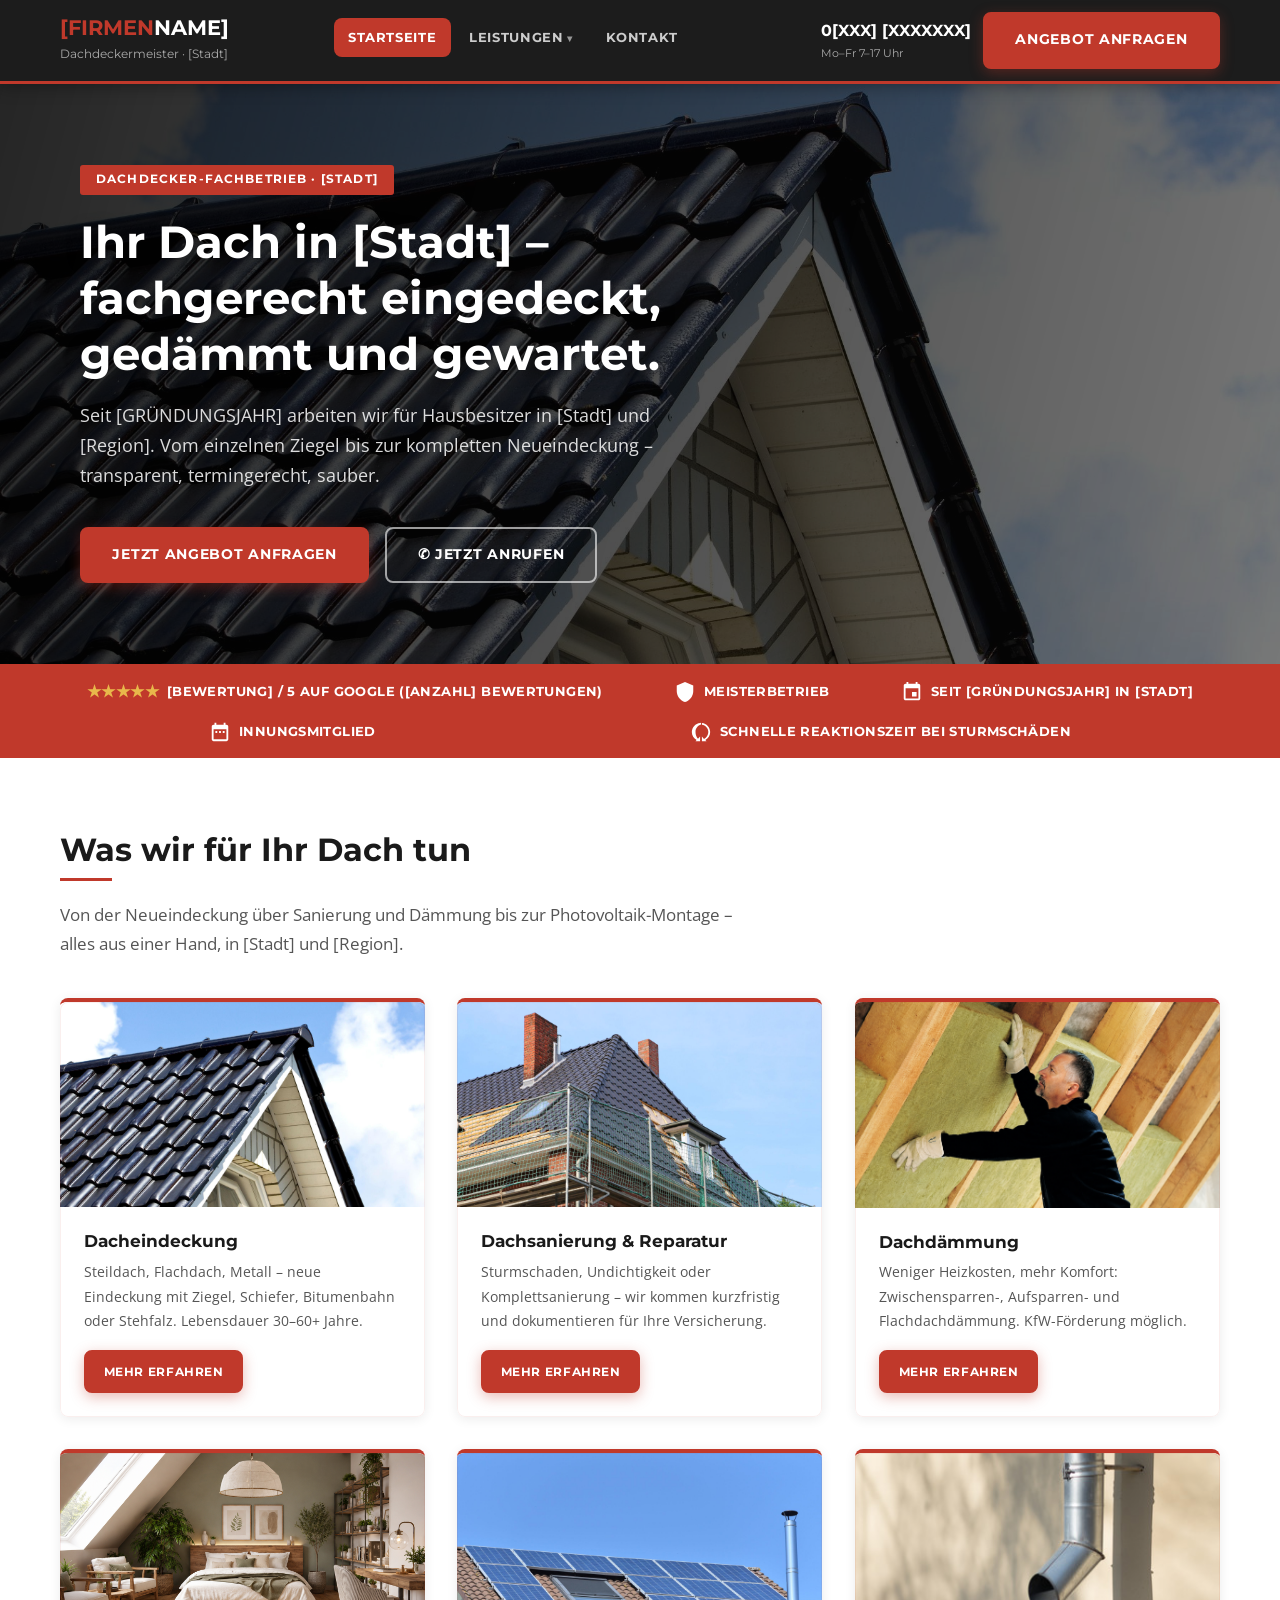
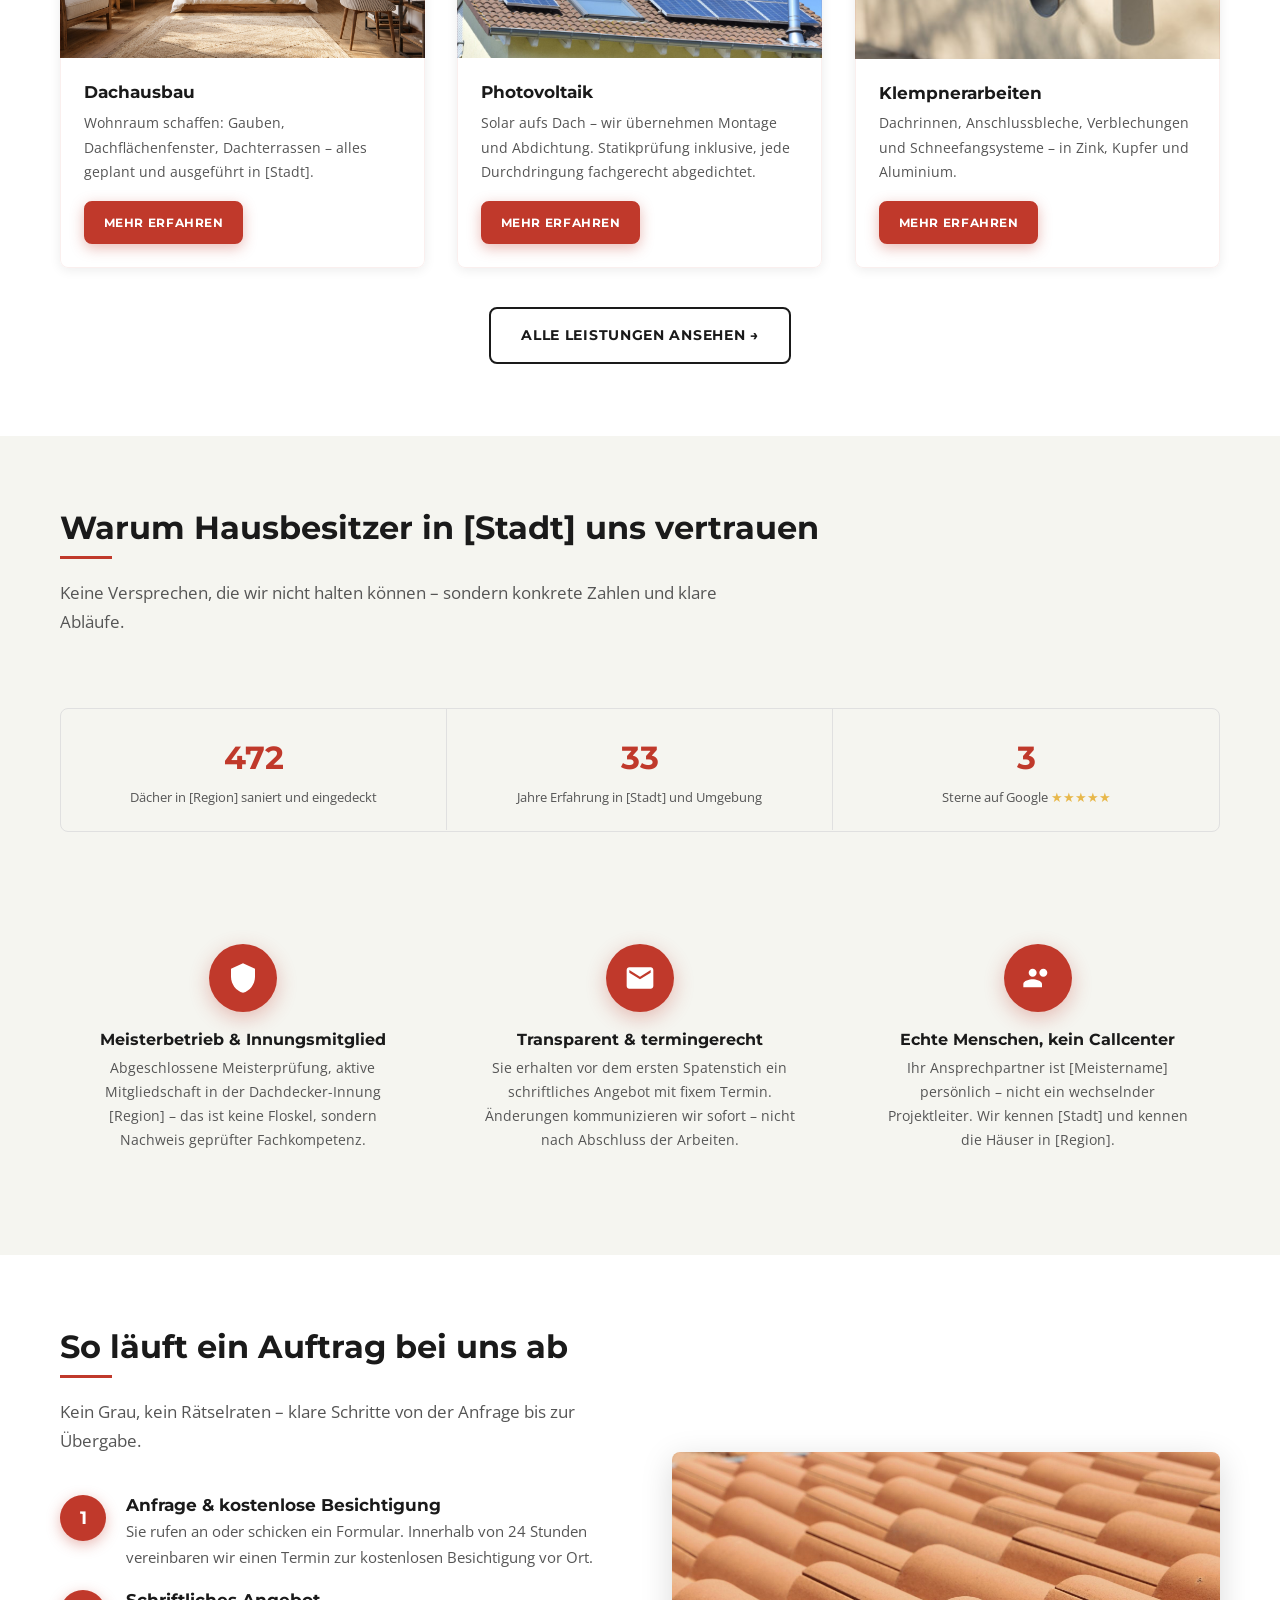
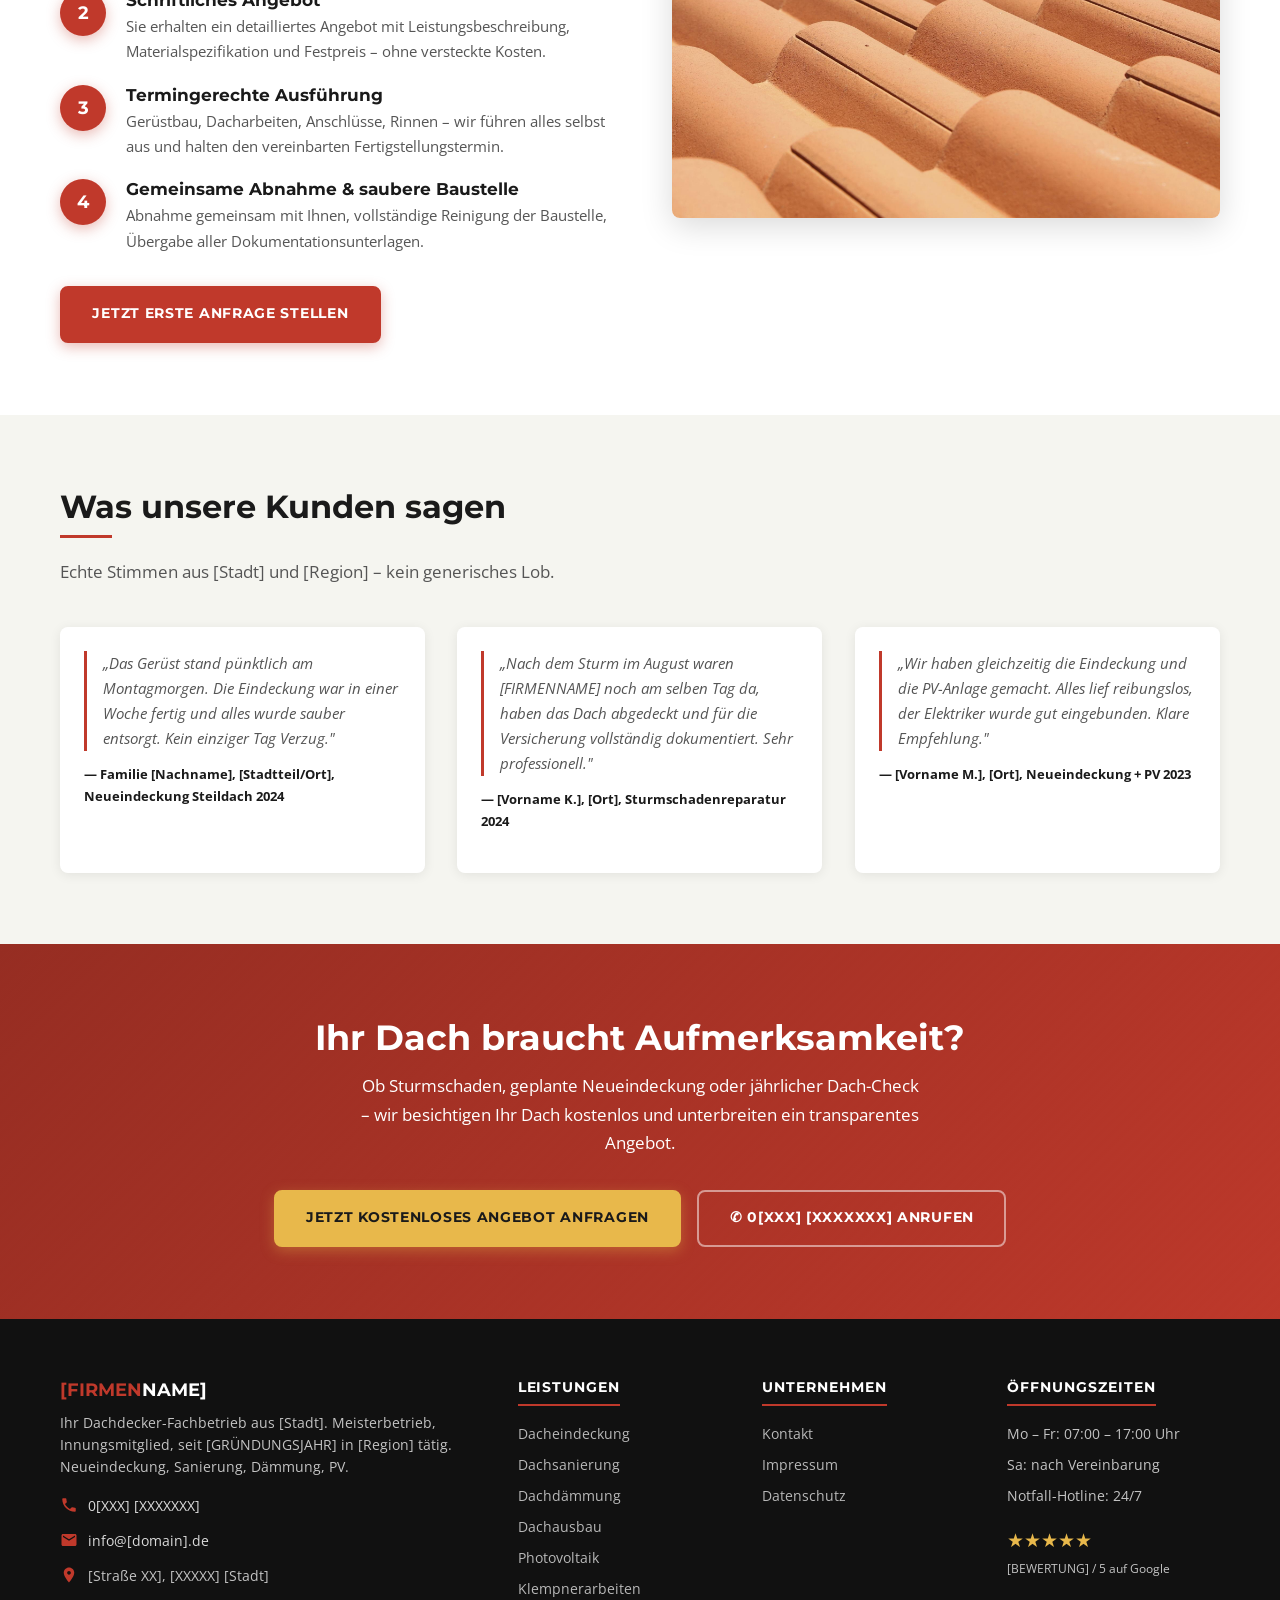
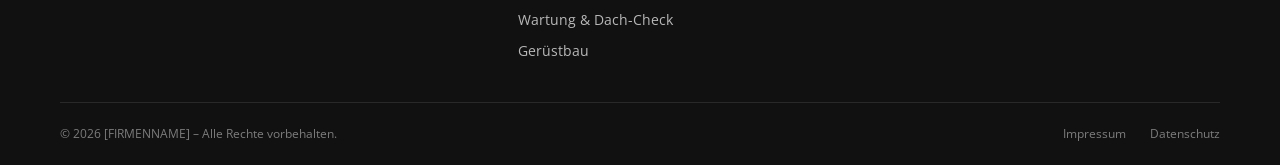
==== index.html @ ea1334ff "Website-Dateien hinzugefügt" ====
<!DOCTYPE html>
<html lang="de">
<head>
  <meta charset="UTF-8">
  <meta name="viewport" content="width=device-width, initial-scale=1.0">
  <title>[FIRMENNAME] Dachdecker – [Stadt] | Ihr Dach in guten Händen</title>
  <meta name="description" content="[FIRMENNAME] – Ihr Dachdecker-Fachbetrieb aus [Stadt]. Eindeckung, Sanierung, Dämmung, PV-Montage. Seit [GRÜNDUNGSJAHR] in [Region]. Jetzt Angebot anfragen.">
  <meta name="robots" content="index, follow">
  <link rel="canonical" href="https://www.[DOMAIN].de/">
  <!-- Open Graph -->
  <meta property="og:title" content="[FIRMENNAME] Dachdecker [Stadt]">
  <meta property="og:description" content="Professionelle Dachdeckerarbeiten in [Stadt] und [Region]. Kostenlose Beratung – jetzt anfragen.">
  <meta property="og:image" content="images/dacheindeckung/hero/dacheindeckung-hero.jpg">
  <meta property="og:type" content="website">
  <!-- Fonts -->
  <link rel="preconnect" href="https://fonts.googleapis.com">
  <link rel="preconnect" href="https://fonts.gstatic.com" crossorigin>
  <link href="https://fonts.googleapis.com/css2?family=Montserrat:wght@700;800&family=Open+Sans:wght@400;600&display=swap" rel="stylesheet">
  <link rel="stylesheet" href="css/style.css">
</head>
<body>

<!-- ══ HEADER ══════════════════════════════════════════════════════════ -->
<header class="site-header">
  <div class="header-inner">

    <a href="index.html" class="logo" aria-label="[FIRMENNAME] – Startseite">
      <!-- Logo-Bild: ersetzen, sobald vorhanden -->
      <div class="logo-text"><span>[FIRMEN</span>NAME]<br><small style="font-size:.6em;font-weight:400;color:#666">Dachdeckermeister · [Stadt]</small></div>
    </a>

    <button class="nav-toggle" aria-label="Navigation öffnen" aria-expanded="false">
      <span></span><span></span><span></span>
    </button>

    <nav class="nav-main" aria-label="Hauptnavigation">
      <ul>
        <li><a href="index.html" class="active">Startseite</a></li>
        <li class="has-dropdown">
          <a href="leistungen.html">Leistungen</a>
          <ul class="dropdown">
            <li><a href="leistungen/dacheindeckung.html">Dacheindeckung</a></li>
            <li><a href="leistungen/dachsanierung-reparatur.html">Dachsanierung & Reparatur</a></li>
            <li><a href="leistungen/dachdaemmung.html">Dachdämmung</a></li>
            <li><a href="leistungen/dachausbau.html">Dachausbau</a></li>
            <li><a href="leistungen/photovoltaik.html">Photovoltaik</a></li>
            <li><a href="leistungen/klempnerarbeiten.html">Klempnerarbeiten</a></li>
            <li><a href="leistungen/wartung-dach-check.html">Wartung & Dach-Check</a></li>
            <li><a href="leistungen/geruestbau.html">Gerüstbau</a></li>
          </ul>
        </li>
        <li><a href="kontakt.html">Kontakt</a></li>
      </ul>
    </nav>

    <div class="header-cta">
      <a href="tel:0XXXXXXXX" class="header-phone">
        0[XXX] [XXXXXXX]
        <small>Mo–Fr 7–17 Uhr</small>
      </a>
      <a href="kontakt.html" class="btn btn-primary">Angebot anfragen</a>
    </div>

  </div>
</header>

<!-- ══ HERO ════════════════════════════════════════════════════════════ -->
<section class="hero">
  <div class="hero-bg" style="background-image: url('images/dacheindeckung/hero/dacheindeckung-hero.jpg');"></div>
  <div class="hero-content">
    <span class="hero-badge">Dachdecker-Fachbetrieb · [Stadt]</span>
    <h1>Ihr Dach in [Stadt] – fachgerecht eingedeckt, gedämmt und gewartet.</h1>
    <p>Seit [GRÜNDUNGSJAHR] arbeiten wir für Hausbesitzer in [Stadt] und [Region].
       Vom einzelnen Ziegel bis zur kompletten Neueindeckung – transparent, termingerecht, sauber.</p>
    <div class="hero-buttons">
      <a href="kontakt.html" class="btn btn-primary">Jetzt Angebot anfragen</a>
      <a href="tel:0XXXXXXXX" class="btn btn-outline">&#9990; Jetzt anrufen</a>
    </div>
  </div>
</section>

<!-- ══ TRUST BAR ════════════════════════════════════════════════════════ -->
<div class="trust-bar">
  <div class="trust-bar-inner" data-stagger="60">
    <div class="trust-item">
      <span class="trust-stars">★★★★★</span>
      <span>[BEWERTUNG] / 5 auf Google ([ANZAHL] Bewertungen)</span>
    </div>
    <div class="trust-item">
      <svg width="22" height="22" viewBox="0 0 24 24" aria-hidden="true"><path d="M12 1L3 5v6c0 5.55 3.84 10.74 9 12 5.16-1.26 9-6.45 9-12V5z"/></svg>
      <span>Meisterbetrieb</span>
    </div>
    <div class="trust-item">
      <svg width="22" height="22" viewBox="0 0 24 24" aria-hidden="true"><path d="M17 12h-5v5h5v-5zM16 1v2H8V1H6v2H5c-1.11 0-1.99.9-1.99 2L3 19c0 1.1.89 2 2 2h14c1.1 0 2-.9 2-2V5c0-1.1-.9-2-2-2h-1V1h-2zm3 18H5V8h14v11z"/></svg>
      <span>Seit [GRÜNDUNGSJAHR] in [Stadt]</span>
    </div>
    <div class="trust-item">
      <svg width="22" height="22" viewBox="0 0 24 24" aria-hidden="true"><path d="M9 11H7v2h2v-2zm4 0h-2v2h2v-2zm4 0h-2v2h2v-2zm2-7h-1V2h-2v2H8V2H6v2H5c-1.11 0-1.99.9-1.99 2L3 20c0 1.1.89 2 2 2h14c1.1 0 2-.9 2-2V6c0-1.1-.9-2-2-2zm0 16H5V9h14v11z"/></svg>
      <span>Innungsmitglied</span>
    </div>
    <div class="trust-item">
      <svg width="22" height="22" viewBox="0 0 24 24" aria-hidden="true"><path d="M13 2.05v2.02c3.95.49 7 3.85 7 7.93 0 3.21-1.81 6-4.72 7.72L13 17v5h5l-1.22-1.22C19.91 19.07 22 15.76 22 12c0-5.18-3.95-9.45-9-9.95zM11 2.05C5.95 2.55 2 6.82 2 12c0 3.76 2.09 7.07 5.22 8.78L6 22h5v-5l-2.28 2.28C7.06 17.83 6 15.01 6 12c0-3.9 2.55-7.19 6-8.05v-2z"/></svg>
      <span>Schnelle Reaktionszeit bei Sturmschäden</span>
    </div>
  </div>
</div>

<!-- ══ LEISTUNGEN TEASER ═════════════════════════════════════════════════ -->
<section class="section">
  <div class="container">
    <h2 class="section-title" data-reveal="fade-up">Was wir für Ihr Dach tun</h2>
    <p class="section-sub" data-reveal="fade-up" data-delay="100">Von der Neueindeckung über Sanierung und Dämmung bis zur Photovoltaik-Montage –
       alles aus einer Hand, in [Stadt] und [Region].</p>

    <div class="grid-3" data-stagger="80">

      <a href="leistungen/dacheindeckung.html" class="card leistung-card" style="text-decoration:none;color:inherit;">
        <div class="card-img">
          <img src="images/dacheindeckung/hero/dacheindeckung-hero.jpg" alt="Dacheindeckung [Stadt]" loading="lazy">
        </div>
        <div class="card-body">
          <h3 class="card-title">Dacheindeckung</h3>
          <p class="card-text">Steildach, Flachdach, Metall – neue Eindeckung mit Ziegel, Schiefer,
             Bitumenbahn oder Stehfalz. Lebensdauer 30–60+ Jahre.</p>
          <span class="btn btn-primary">Mehr erfahren</span>
        </div>
      </a>

      <a href="leistungen/dachsanierung-reparatur.html" class="card leistung-card" style="text-decoration:none;color:inherit;">
        <div class="card-img">
          <img src="images/dachsanierung_und_reparatur/teilsanierung/komplettsanierung.jpg" alt="Dachsanierung [Stadt]" loading="lazy">
        </div>
        <div class="card-body">
          <h3 class="card-title">Dachsanierung & Reparatur</h3>
          <p class="card-text">Sturmschaden, Undichtigkeit oder Komplettsanierung – wir kommen kurzfristig
             und dokumentieren für Ihre Versicherung.</p>
          <span class="btn btn-primary">Mehr erfahren</span>
        </div>
      </a>

      <a href="leistungen/dachdaemmung.html" class="card leistung-card" style="text-decoration:none;color:inherit;">
        <div class="card-img">
          <img src="images/dachdaemmung/zwischensparrendaemmung/zwischenspaltendaemmung1.png" alt="Dachdämmung [Stadt]" loading="lazy">
        </div>
        <div class="card-body">
          <h3 class="card-title">Dachdämmung</h3>
          <p class="card-text">Weniger Heizkosten, mehr Komfort: Zwischensparren-, Aufsparren- und
             Flachdachdämmung. KfW-Förderung möglich.</p>
          <span class="btn btn-primary">Mehr erfahren</span>
        </div>
      </a>

      <a href="leistungen/dachausbau.html" class="card leistung-card" style="text-decoration:none;color:inherit;">
        <div class="card-img">
          <img src="images/dachausbau/ausbau_von_wohnraum/ausbau_von_wohnraum1.png" alt="Dachausbau [Stadt]" loading="lazy">
        </div>
        <div class="card-body">
          <h3 class="card-title">Dachausbau</h3>
          <p class="card-text">Wohnraum schaffen: Gauben, Dachflächenfenster, Dachterrassen –
             alles geplant und ausgeführt in [Stadt].</p>
          <span class="btn btn-primary">Mehr erfahren</span>
        </div>
      </a>

      <a href="leistungen/photovoltaik.html" class="card leistung-card" style="text-decoration:none;color:inherit;">
        <div class="card-img">
          <img src="images/photovoltaik_auf_dem_bach/pv_montage_auf_steildach/pv_montage_auf_steildach.jpg" alt="PV Dachmontage [Stadt]" loading="lazy">
        </div>
        <div class="card-body">
          <h3 class="card-title">Photovoltaik</h3>
          <p class="card-text">Solar aufs Dach – wir übernehmen Montage und Abdichtung.
             Statikprüfung inklusive, jede Durchdringung fachgerecht abgedichtet.</p>
          <span class="btn btn-primary">Mehr erfahren</span>
        </div>
      </a>

      <a href="leistungen/klempnerarbeiten.html" class="card leistung-card" style="text-decoration:none;color:inherit;">
        <div class="card-img">
          <img src="images/klempnerarbeiten_spengelerarbeit/dachrinnen_und_fallrohre/dachrinne.jpg" alt="Klempnerarbeiten [Stadt]" loading="lazy">
        </div>
        <div class="card-body">
          <h3 class="card-title">Klempnerarbeiten</h3>
          <p class="card-text">Dachrinnen, Anschlussbleche, Verblechungen und Schneefangsysteme –
             in Zink, Kupfer und Aluminium.</p>
          <span class="btn btn-primary">Mehr erfahren</span>
        </div>
      </a>

    </div>

    <div style="text-align:center;margin-top:2.5rem;">
      <a href="leistungen.html" class="btn btn-outline" style="color:var(--color-dark);border-color:var(--color-dark);">
        Alle Leistungen ansehen →
      </a>
    </div>
  </div>
</section>

<!-- ══ WARUM WIR ══════════════════════════════════════════════════════════ -->
<section class="section section--light">
  <div class="container">
    <h2 class="section-title" data-reveal="fade-up">Warum Hausbesitzer in [Stadt] uns vertrauen</h2>
    <p class="section-sub" data-reveal="fade-up" data-delay="100">Keine Versprechen, die wir nicht halten können – sondern konkrete Zahlen und klare Abläufe.</p>

    <div class="grid-4" style="margin-bottom:3rem;">
      <div class="highlight-strip" style="grid-column:1/-1;" data-stagger="120">
        <div class="highlight-item">
          <div class="highlight-num" data-counter data-target="500" data-suffix="+">500+</div>
          <div class="highlight-label">Dächer in [Region] saniert und eingedeckt</div>
        </div>
        <div class="highlight-item">
          <div class="highlight-num" data-counter data-target="35" data-suffix="">35</div>
          <div class="highlight-label">Jahre Erfahrung in [Stadt] und Umgebung</div>
        </div>
        <div class="highlight-item">
          <div class="highlight-num" data-counter data-target="4" data-suffix=".9">4.9</div>
          <div class="highlight-label">Sterne auf Google <span style="color:var(--color-accent)">★★★★★</span></div>
        </div>
      </div>
    </div>

    <div class="grid-3" data-stagger="70">
      <div class="icon-box">
        <div class="icon-wrap">
          <svg viewBox="0 0 24 24"><path d="M12 1L3 5v6c0 5.55 3.84 10.74 9 12 5.16-1.26 9-6.45 9-12V5z"/></svg>
        </div>
        <h3>Meisterbetrieb & Innungsmitglied</h3>
        <p>Abgeschlossene Meisterprüfung, aktive Mitgliedschaft in der Dachdecker-Innung [Region] –
           das ist keine Floskel, sondern Nachweis geprüfter Fachkompetenz.</p>
      </div>
      <div class="icon-box">
        <div class="icon-wrap">
          <svg viewBox="0 0 24 24"><path d="M20 4H4c-1.1 0-2 .9-2 2v12c0 1.1.9 2 2 2h16c1.1 0 2-.9 2-2V6c0-1.1-.9-2-2-2zm0 4l-8 5-8-5V6l8 5 8-5v2z"/></svg>
        </div>
        <h3>Transparent & termingerecht</h3>
        <p>Sie erhalten vor dem ersten Spatenstich ein schriftliches Angebot mit fixem Termin.
           Änderungen kommunizieren wir sofort – nicht nach Abschluss der Arbeiten.</p>
      </div>
      <div class="icon-box">
        <div class="icon-wrap">
          <svg viewBox="0 0 24 24"><path d="M16 11c1.66 0 2.99-1.34 2.99-3S17.66 5 16 5c-1.66 0-3 1.34-3 3s1.34 3 3 3zm-8 0c1.66 0 2.99-1.34 2.99-3S9.66 5 8 5C6.34 5 5 6.34 5 8s1.34 3 3 3zm0 2c-2.33 0-7 1.17-7 3.5V19h14v-2.5c0-2.33-4.67-3.5-7-3.5z"/></svg>
        </div>
        <h3>Echte Menschen, kein Callcenter</h3>
        <p>Ihr Ansprechpartner ist [Meistername] persönlich – nicht ein wechselnder Projektleiter.
           Wir kennen [Stadt] und kennen die Häuser in [Region].</p>
      </div>
    </div>
  </div>
</section>

<!-- ══ ABLAUF ═════════════════════════════════════════════════════════════ -->
<section class="section">
  <div class="container">
    <div class="grid-2" style="align-items:center;gap:4rem;">
      <div data-reveal="fade-right">
        <h2 class="section-title">So läuft ein Auftrag bei uns ab</h2>
        <p class="section-sub">Kein Grau, kein Rätselraten – klare Schritte von der Anfrage bis zur Übergabe.</p>
        <div class="steps">
          <div class="step">
            <div class="step-num">1</div>
            <div class="step-body">
              <h4>Anfrage & kostenlose Besichtigung</h4>
              <p>Sie rufen an oder schicken ein Formular. Innerhalb von 24 Stunden vereinbaren wir einen Termin zur kostenlosen Besichtigung vor Ort.</p>
            </div>
          </div>
          <div class="step">
            <div class="step-num">2</div>
            <div class="step-body">
              <h4>Schriftliches Angebot</h4>
              <p>Sie erhalten ein detailliertes Angebot mit Leistungsbeschreibung, Materialspezifikation und Festpreis – ohne versteckte Kosten.</p>
            </div>
          </div>
          <div class="step">
            <div class="step-num">3</div>
            <div class="step-body">
              <h4>Termingerechte Ausführung</h4>
              <p>Gerüstbau, Dacharbeiten, Anschlüsse, Rinnen – wir führen alles selbst aus und halten den vereinbarten Fertigstellungstermin.</p>
            </div>
          </div>
          <div class="step">
            <div class="step-num">4</div>
            <div class="step-body">
              <h4>Gemeinsame Abnahme & saubere Baustelle</h4>
              <p>Abnahme gemeinsam mit Ihnen, vollständige Reinigung der Baustelle, Übergabe aller Dokumentationsunterlagen.</p>
            </div>
          </div>
        </div>
        <div style="margin-top:2rem;">
          <a href="kontakt.html" class="btn btn-primary">Jetzt erste Anfrage stellen</a>
        </div>
      </div>
      <div data-reveal="fade-left">
        <img src="images/dacheindeckung/steildach-eindeckung/steildach-eindeckung1.jpg"
             alt="Dachdecker bei der Arbeit in [Stadt]"
             style="border-radius:8px;box-shadow:0 8px 32px rgba(0,0,0,.15);width:100%;"
             loading="lazy">
      </div>
    </div>
  </div>
</section>

<!-- ══ REFERENZEN ══════════════════════════════════════════════════════════ -->
<section class="section section--light">
  <div class="container">
    <h2 class="section-title" data-reveal="fade-up">Was unsere Kunden sagen</h2>
    <p class="section-sub" data-reveal="fade-up" data-delay="100">Echte Stimmen aus [Stadt] und [Region] – kein generisches Lob.</p>
    <div class="grid-3" data-stagger="70">
      <div class="card" style="padding:1.5rem;">
        <p class="referenz-quote">„Das Gerüst stand pünktlich am Montagmorgen. Die Eindeckung war in einer Woche fertig und alles wurde sauber entsorgt. Kein einziger Tag Verzug."</p>
        <p class="referenz-meta">— Familie [Nachname], [Stadtteil/Ort], Neueindeckung Steildach 2024</p>
      </div>
      <div class="card" style="padding:1.5rem;">
        <p class="referenz-quote">„Nach dem Sturm im August waren [FIRMENNAME] noch am selben Tag da, haben das Dach abgedeckt und für die Versicherung vollständig dokumentiert. Sehr professionell."</p>
        <p class="referenz-meta">— [Vorname K.], [Ort], Sturmschadenreparatur 2024</p>
      </div>
      <div class="card" style="padding:1.5rem;">
        <p class="referenz-quote">„Wir haben gleichzeitig die Eindeckung und die PV-Anlage gemacht. Alles lief reibungslos, der Elektriker wurde gut eingebunden. Klare Empfehlung."</p>
        <p class="referenz-meta">— [Vorname M.], [Ort], Neueindeckung + PV 2023</p>
      </div>
    </div>
  </div>
</section>

<!-- ══ CTA BANNER ══════════════════════════════════════════════════════════ -->
<div class="cta-banner">
  <div class="container">
    <h2 data-reveal="fade-up">Ihr Dach braucht Aufmerksamkeit?</h2>
    <p data-reveal="fade-up" data-delay="120">Ob Sturmschaden, geplante Neueindeckung oder jährlicher Dach-Check –
       wir besichtigen Ihr Dach kostenlos und unterbreiten ein transparentes Angebot.</p>
    <div class="btn-group" data-reveal="fade-up" data-delay="220">
      <a href="kontakt.html" class="btn btn-accent">Jetzt kostenloses Angebot anfragen</a>
      <a href="tel:0XXXXXXXX" class="btn btn-outline">&#9990; 0[XXX] [XXXXXXX] anrufen</a>
    </div>
  </div>
</div>

<!-- ══ FOOTER ══════════════════════════════════════════════════════════════ -->
<footer class="site-footer">
  <div class="container">
    <div class="footer-main">
      <div>
        <div class="footer-logo-text"><span>[FIRMEN</span>NAME]</div>
        <p class="footer-desc">Ihr Dachdecker-Fachbetrieb aus [Stadt]. Meisterbetrieb, Innungsmitglied,
           seit [GRÜNDUNGSJAHR] in [Region] tätig. Neueindeckung, Sanierung, Dämmung, PV.</p>
        <div class="footer-contact-item">
          <svg width="18" height="18" viewBox="0 0 24 24"><path d="M6.62 10.79c1.44 2.83 3.76 5.14 6.59 6.59l2.2-2.2c.27-.27.67-.36 1.02-.24 1.12.37 2.33.57 3.57.57.55 0 1 .45 1 1V20c0 .55-.45 1-1 1-9.39 0-17-7.61-17-17 0-.55.45-1 1-1h3.5c.55 0 1 .45 1 1 0 1.25.2 2.45.57 3.57.11.35.03.74-.25 1.02z"/></svg>
          <a href="tel:0XXXXXXXX">0[XXX] [XXXXXXX]</a>
        </div>
        <div class="footer-contact-item">
          <svg width="18" height="18" viewBox="0 0 24 24"><path d="M20 4H4c-1.1 0-2 .9-2 2v12c0 1.1.9 2 2 2h16c1.1 0 2-.9 2-2V6c0-1.1-.9-2-2-2zm0 4l-8 5-8-5V6l8 5 8-5v2z"/></svg>
          <a href="mailto:info@[domain].de">info@[domain].de</a>
        </div>
        <div class="footer-contact-item">
          <svg width="18" height="18" viewBox="0 0 24 24"><path d="M12 2C8.13 2 5 5.13 5 9c0 5.25 7 13 7 13s7-7.75 7-13c0-3.87-3.13-7-7-7zm0 9.5c-1.38 0-2.5-1.12-2.5-2.5s1.12-2.5 2.5-2.5 2.5 1.12 2.5 2.5-1.12 2.5-2.5 2.5z"/></svg>
          <span>[Straße XX], [XXXXX] [Stadt]</span>
        </div>
      </div>

      <div class="footer-col">
        <h4>Leistungen</h4>
        <ul>
          <li><a href="leistungen/dacheindeckung.html">Dacheindeckung</a></li>
          <li><a href="leistungen/dachsanierung-reparatur.html">Dachsanierung</a></li>
          <li><a href="leistungen/dachdaemmung.html">Dachdämmung</a></li>
          <li><a href="leistungen/dachausbau.html">Dachausbau</a></li>
          <li><a href="leistungen/photovoltaik.html">Photovoltaik</a></li>
          <li><a href="leistungen/klempnerarbeiten.html">Klempnerarbeiten</a></li>
          <li><a href="leistungen/wartung-dach-check.html">Wartung & Dach-Check</a></li>
          <li><a href="leistungen/geruestbau.html">Gerüstbau</a></li>
        </ul>
      </div>

      <div class="footer-col">
        <h4>Unternehmen</h4>
        <ul>
          <li><a href="kontakt.html">Kontakt</a></li>
          <li><a href="impressum.html">Impressum</a></li>
          <li><a href="datenschutz.html">Datenschutz</a></li>
        </ul>
      </div>

      <div class="footer-col">
        <h4>Öffnungszeiten</h4>
        <ul>
          <li>Mo – Fr: 07:00 – 17:00 Uhr</li>
          <li>Sa: nach Vereinbarung</li>
          <li>Notfall-Hotline: 24/7</li>
        </ul>
        <div style="margin-top:1rem;">
          <span style="color:var(--color-accent);font-size:1.2rem;">★★★★★</span><br>
          <small>[BEWERTUNG] / 5 auf Google</small>
        </div>
      </div>
    </div>

    <div class="footer-bottom">
      <span>© <span class="js-year">2025</span> [FIRMENNAME] – Alle Rechte vorbehalten.</span>
      <div class="footer-bottom-links">
        <a href="impressum.html">Impressum</a>
        <a href="datenschutz.html">Datenschutz</a>
      </div>
    </div>
  </div>
</footer>

<script src="js/nav.js"></script>
<script src="js/footer.js"></script>
<script src="js/main.js"></script>
</body>
</html>
---- css/style.css ----
/* ============================================================
   DACHDECKER [FIRMENNAME] – Haupt-Stylesheet
   ============================================================ */

/* ── Reset & Base ─────────────────────────────────────────── */
*, *::before, *::after { box-sizing: border-box; margin: 0; padding: 0; }

:root {
  --color-primary:    #C0392B;
  --color-primary-dk: #962d22;
  --color-dark:       #1A1A1A;
  --color-mid:        #555555;
  --color-light:      #F5F5F0;
  --color-border:     #E0E0E0;
  --color-white:      #FFFFFF;
  --color-accent:     #E8B84B;

  --font-head: 'Montserrat', 'Arial Black', sans-serif;
  --font-body: 'Open Sans', Arial, sans-serif;

  --max-w: 1200px;
  --radius: 8px;
  --shadow: 0 2px 12px rgba(0,0,0,.08);
  --shadow-hover: 0 12px 40px rgba(0,0,0,.16);

  /* Emil-grade easing curves */
  --ease-out:     cubic-bezier(0.23, 1, 0.32, 1);
  --ease-in-out:  cubic-bezier(0.77, 0, 0.175, 1);
  --ease-spring:  cubic-bezier(0.34, 1.56, 0.64, 1);

  --transition: 180ms var(--ease-out);
}

html { scroll-behavior: smooth; }

body {
  font-family: var(--font-body);
  font-size: 16px;
  line-height: 1.7;
  color: var(--color-dark);
  background: var(--color-white);
}

img { max-width: 100%; height: auto; display: block; }
a   { color: var(--color-primary); text-decoration: none; }
a:hover { color: var(--color-primary-dk); }

/* ── Typography ───────────────────────────────────────────── */
h1, h2, h3, h4 {
  font-family: var(--font-head);
  font-weight: 700;
  line-height: 1.25;
  color: var(--color-dark);
}
h1 { font-size: clamp(1.8rem, 4vw, 2.8rem); }
h2 { font-size: clamp(1.4rem, 3vw, 2rem); }
h3 { font-size: 1.25rem; }
h4 { font-size: 1.05rem; }

p { margin-bottom: 1rem; }
ul, ol { margin: 0 0 1rem 1.4rem; }
li { margin-bottom: .35rem; }

/* ── Layout helpers ───────────────────────────────────────── */
.container { max-width: var(--max-w); margin: 0 auto; padding: 0 1.25rem; }

.section        { padding: 4.5rem 0; }
.section--light { background: var(--color-light); }
.section--dark  { background: var(--color-dark); color: var(--color-white); }
.section--dark h2, .section--dark h3 { color: var(--color-white); }

.section-title {
  margin-bottom: .5rem;
  position: relative;
  padding-bottom: .75rem;
}
.section-title::after {
  content: '';
  display: block;
  width: 52px;
  height: 3px;
  background: var(--color-primary);
  margin-top: .5rem;
}
.section-title.text-center::after,
.section-title:where([style*="center"])::after { margin-left: auto; margin-right: auto; }
.section-sub   { color: var(--color-mid); font-size: 1.05rem; margin-bottom: 2.5rem; max-width: 680px; }

.grid-2 { display: grid; grid-template-columns: 1fr 1fr; gap: 2rem; }
.grid-3 { display: grid; grid-template-columns: repeat(3, 1fr); gap: 2rem; }
.grid-4 { display: grid; grid-template-columns: repeat(4, 1fr); gap: 1.5rem; }

/* ── Buttons ──────────────────────────────────────────────── */
.btn {
  display: inline-flex;
  align-items: center;
  gap: .4rem;
  font-family: var(--font-head);
  font-size: .88rem;
  font-weight: 700;
  letter-spacing: .05em;
  text-transform: uppercase;
  padding: .9rem 1.9rem;
  border-radius: var(--radius);
  border: 2px solid transparent;
  cursor: pointer;
  white-space: nowrap;
  transition: background 160ms ease,
              border-color 160ms ease,
              color 160ms ease,
              transform 120ms var(--ease-out),
              box-shadow 160ms ease;
  user-select: none;
}
.btn:active { transform: scale(0.97); }

.btn-primary {
  background: var(--color-primary);
  color: var(--color-white);
  border-color: var(--color-primary);
  box-shadow: 0 4px 14px rgba(192,57,43,.35);
}
.btn-primary:hover {
  background: var(--color-primary-dk);
  border-color: var(--color-primary-dk);
  color: var(--color-white);
  box-shadow: 0 6px 20px rgba(192,57,43,.45);
  transform: translateY(-1px);
}
.btn-primary:active { transform: scale(0.97) translateY(0); }

.btn-outline {
  background: transparent;
  color: var(--color-white);
  border-color: rgba(255,255,255,.6);
}
.btn-outline:hover {
  background: var(--color-white);
  border-color: var(--color-white);
  color: var(--color-primary);
}
.btn-accent {
  background: var(--color-accent);
  color: var(--color-dark);
  border-color: var(--color-accent);
  box-shadow: 0 4px 14px rgba(232,184,75,.35);
}
.btn-accent:hover {
  filter: brightness(.93);
  box-shadow: 0 6px 20px rgba(232,184,75,.45);
  transform: translateY(-1px);
}
.btn-accent:active { transform: scale(0.97) translateY(0); }

/* ── Navigation ───────────────────────────────────────────── */
.site-header {
  position: sticky;
  top: 0;
  z-index: 100;
  background: #1c1c1c;
  border-bottom: 3px solid var(--color-primary);
  box-shadow: 0 2px 16px rgba(0,0,0,.35);
}
.header-inner {
  display: flex;
  align-items: center;
  justify-content: space-between;
  padding: .75rem 1.25rem;
  max-width: var(--max-w);
  margin: 0 auto;
}
.logo img { height: 58px; width: auto; }
.logo-text {
  font-family: var(--font-head);
  font-size: 1.3rem;
  font-weight: 700;
  color: #fff;
  line-height: 1.1;
}
.logo-text span { color: var(--color-primary); }
.logo-text small { color: #aaa !important; }

.nav-main { display: flex; align-items: center; gap: 0; }
.nav-main > ul { display: flex; list-style: none; margin: 0; padding: 0; gap: .25rem; }
.nav-main a {
  display: block;
  padding: .55rem .9rem;
  font-family: var(--font-head);
  font-size: .8rem;
  font-weight: 700;
  text-transform: uppercase;
  letter-spacing: .05em;
  color: #ccc;
  border-radius: var(--radius);
  transition: background 150ms ease, color 150ms ease;
}
.nav-main a:hover { background: rgba(255,255,255,.1); color: #fff; }
.nav-main a.active { background: var(--color-primary); color: var(--color-white); }

.header-cta { display: flex; align-items: center; gap: .75rem; margin-left: 1.5rem; }
.header-phone {
  font-family: var(--font-head);
  font-weight: 700;
  font-size: 1rem;
  color: #fff;
  white-space: nowrap;
}
.header-phone small { display: block; font-size: .7rem; color: #aaa; font-weight: 400; }

/* Dropdown */
.has-dropdown { position: relative; }
.has-dropdown > a::after { content: ' ▾'; font-size: .65rem; opacity: .7; }
.dropdown {
  position: absolute;
  top: calc(100% + 4px);
  left: 0;
  min-width: 230px;
  background: #232323;
  border: 1px solid #3a3a3a;
  border-top: 3px solid var(--color-primary);
  border-radius: 0 var(--radius) var(--radius) var(--radius);
  box-shadow: 0 12px 32px rgba(0,0,0,.5);
  z-index: 200;
  /* animate: hidden by default */
  opacity: 0;
  transform: translateY(-6px);
  pointer-events: none;
  transition: opacity 160ms var(--ease-out),
              transform 160ms var(--ease-out);
}
.has-dropdown:hover .dropdown,
.has-dropdown.open .dropdown {
  opacity: 1;
  transform: translateY(0);
  pointer-events: auto;
}
.dropdown a {
  display: block;
  padding: .65rem 1.1rem;
  font-size: .8rem;
  border-radius: 0;
  text-transform: none;
  letter-spacing: 0;
  color: #bbb;
  transition: background 120ms ease, color 120ms ease, padding-left 120ms ease;
}
.dropdown a:hover {
  background: rgba(192,57,43,.15);
  color: #fff;
  padding-left: 1.4rem;
}

/* Mobile nav toggle */
.nav-toggle {
  display: none;
  background: none;
  border: none;
  cursor: pointer;
  padding: .4rem;
}
.nav-toggle span {
  display: block;
  width: 24px;
  height: 2px;
  background: #fff;
  margin: 5px 0;
  transition: transform 200ms var(--ease-out), opacity 150ms ease;
  border-radius: 2px;
}
.nav-toggle[aria-expanded="true"] span:nth-child(1) { transform: translateY(7px) rotate(45deg); }
.nav-toggle[aria-expanded="true"] span:nth-child(2) { opacity: 0; transform: scaleX(0); }
.nav-toggle[aria-expanded="true"] span:nth-child(3) { transform: translateY(-7px) rotate(-45deg); }

/* ── Hero ─────────────────────────────────────────────────── */
.hero {
  position: relative;
  min-height: 580px;
  display: flex;
  align-items: center;
  background: #0d0d0d;
  overflow: hidden;
}
.hero-bg {
  position: absolute;
  inset: 0;
  background-size: cover;
  background-position: center;
  opacity: .5;
  transform: scale(1.03);
  animation: heroZoom 8s var(--ease-in-out) forwards;
}
@keyframes heroZoom {
  to { transform: scale(1); }
}
.hero::after {
  content: '';
  position: absolute;
  inset: 0;
  background: linear-gradient(
    105deg,
    rgba(0,0,0,.72) 0%,
    rgba(0,0,0,.35) 60%,
    rgba(0,0,0,.1) 100%
  );
}
.hero-content {
  position: relative;
  z-index: 2;
  padding: 5rem 1.25rem;
  max-width: 680px;
  margin: 0 auto 0 calc((100% - var(--max-w)) / 2 + 1.25rem);
  animation: heroFade .8s .1s var(--ease-out) both;
}
@keyframes heroFade {
  from { opacity: 0; transform: translateY(24px); }
  to   { opacity: 1; transform: translateY(0); }
}
.hero-badge {
  display: inline-block;
  background: var(--color-primary);
  color: var(--color-white);
  font-family: var(--font-head);
  font-size: .72rem;
  font-weight: 700;
  letter-spacing: .1em;
  text-transform: uppercase;
  padding: .35rem 1rem;
  border-radius: 3px;
  margin-bottom: 1.25rem;
}
.hero h1 {
  color: var(--color-white);
  margin-bottom: 1.1rem;
  text-shadow: 0 2px 16px rgba(0,0,0,.4);
}
.hero p  { color: rgba(255,255,255,.85); font-size: 1.1rem; margin-bottom: 2.25rem; line-height: 1.7; }
.hero-buttons { display: flex; gap: 1rem; flex-wrap: wrap; }

/* ── Trust Bar ────────────────────────────────────────────── */
.trust-bar {
  background: var(--color-primary);
  color: var(--color-white);
  padding: .9rem 0;
}
.trust-bar-inner {
  max-width: var(--max-w);
  margin: 0 auto;
  padding: 0 1.25rem;
  display: flex;
  align-items: center;
  justify-content: space-around;
  flex-wrap: wrap;
  gap: 1rem;
}
.trust-item {
  display: flex;
  align-items: center;
  gap: .5rem;
  font-family: var(--font-head);
  font-size: .8rem;
  font-weight: 700;
  letter-spacing: .03em;
  text-transform: uppercase;
}
.trust-item svg, .trust-item .icon { width: 22px; height: 22px; fill: var(--color-white); }
.trust-stars { color: var(--color-accent); font-size: 1rem; }

/* ── Cards ────────────────────────────────────────────────── */
.card {
  background: var(--color-white);
  border-radius: var(--radius);
  box-shadow: var(--shadow);
  overflow: hidden;
  display: flex;
  flex-direction: column;
  transition: transform 220ms var(--ease-out),
              box-shadow 220ms ease;
}
@media (hover: hover) and (pointer: fine) {
  .card:hover {
    transform: translateY(-5px);
    box-shadow: var(--shadow-hover);
  }
}
.card-img { aspect-ratio: 16/9; overflow: hidden; }
.card-img img {
  width: 100%; height: 100%; object-fit: cover;
  transition: transform 400ms var(--ease-out);
}
@media (hover: hover) and (pointer: fine) {
  .card:hover .card-img img { transform: scale(1.04); }
}
.card-body { padding: 1.5rem; flex: 1; display: flex; flex-direction: column; }
.card-title { font-size: 1.05rem; margin-bottom: .5rem; }
.card-text  { color: var(--color-mid); font-size: .9rem; flex: 1; margin-bottom: 1rem; }
.card .btn  { align-self: flex-start; font-size: .78rem; padding: .55rem 1.1rem; }

/* Leistungen overview card */
.leistung-card {
  border-top: 4px solid var(--color-primary);
  position: relative;
}
.leistung-card::after {
  content: '';
  position: absolute;
  inset: 0;
  border-radius: var(--radius);
  box-shadow: inset 0 0 0 1px rgba(192,57,43,.08);
  pointer-events: none;
}

/* ── Steps ────────────────────────────────────────────────── */
.steps { display: flex; flex-direction: column; gap: 1.25rem; }
.step  { display: flex; gap: 1.25rem; align-items: flex-start; }
.step-num {
  flex-shrink: 0;
  width: 46px; height: 46px;
  border-radius: 50%;
  background: var(--color-primary);
  color: var(--color-white);
  font-family: var(--font-head);
  font-weight: 700;
  font-size: 1.1rem;
  display: flex; align-items: center; justify-content: center;
  box-shadow: 0 4px 14px rgba(192,57,43,.35);
  transition: transform 200ms var(--ease-out), box-shadow 200ms ease;
}
.step:hover .step-num {
  transform: scale(1.1);
  box-shadow: 0 6px 20px rgba(192,57,43,.45);
}
.step-body h4 { margin-bottom: .2rem; }
.step-body p  { color: var(--color-mid); font-size: .93rem; margin: 0; }

/* ── Icon boxes ───────────────────────────────────────────── */
.icon-box {
  text-align: center;
  padding: 2rem 1.5rem;
  border-radius: var(--radius);
  transition: transform 200ms var(--ease-out), box-shadow 200ms ease;
}
@media (hover: hover) and (pointer: fine) {
  .icon-box:hover {
    transform: translateY(-3px);
    box-shadow: 0 8px 28px rgba(0,0,0,.09);
    background: var(--color-white);
  }
}
.icon-box .icon-wrap {
  width: 68px; height: 68px;
  background: var(--color-primary);
  border-radius: 50%;
  display: flex; align-items: center; justify-content: center;
  margin: 0 auto 1.1rem;
  box-shadow: 0 6px 20px rgba(192,57,43,.3);
  transition: transform 200ms var(--ease-out);
}
@media (hover: hover) and (pointer: fine) {
  .icon-box:hover .icon-wrap { transform: scale(1.08); }
}
.icon-box .icon-wrap svg { fill: white; width: 32px; height: 32px; }
.icon-box h3 { font-size: 1rem; margin-bottom: .4rem; }
.icon-box p  { font-size: .88rem; color: var(--color-mid); margin: 0; }

/* ── CTA-Banner ───────────────────────────────────────────── */
.cta-banner {
  background:
    linear-gradient(135deg, rgba(150,45,34,.96) 0%, rgba(192,57,43,.92) 100%),
    repeating-linear-gradient(
      -45deg,
      transparent,
      transparent 4px,
      rgba(255,255,255,.03) 4px,
      rgba(255,255,255,.03) 8px
    );
  background-color: var(--color-primary-dk);
  color: var(--color-white);
  padding: 4.5rem 0;
  text-align: center;
}
.cta-banner h2 { color: var(--color-white); margin-bottom: .75rem; font-size: clamp(1.5rem,3vw,2.2rem); }
.cta-banner p  { opacity: .88; max-width: 560px; margin: 0 auto 2rem; font-size: 1.05rem; }
.cta-banner .btn-group { display: flex; justify-content: center; gap: 1rem; flex-wrap: wrap; }
.cta-banner .btn-outline {
  border-color: rgba(255,255,255,.5);
  backdrop-filter: blur(4px);
}
.cta-banner .btn-outline:hover {
  background: rgba(255,255,255,.15);
  border-color: rgba(255,255,255,.8);
  color: #fff;
}

/* ── Form ─────────────────────────────────────────────────── */
.form-wrap { max-width: 620px; margin: 0 auto; }
.form-group { margin-bottom: 1.25rem; }
.form-group label {
  display: block;
  font-weight: 700;
  font-size: .88rem;
  margin-bottom: .35rem;
  color: var(--color-dark);
}
.form-group input,
.form-group select,
.form-group textarea {
  width: 100%;
  padding: .8rem 1rem;
  border: 1.5px solid var(--color-border);
  border-radius: var(--radius);
  font-family: var(--font-body);
  font-size: .95rem;
  background: #fff;
  color: var(--color-dark);
  transition: border-color 150ms ease,
              box-shadow 150ms ease;
}
.form-group input:focus,
.form-group select:focus,
.form-group textarea:focus {
  outline: none;
  border-color: var(--color-primary);
  box-shadow: 0 0 0 3px rgba(192,57,43,.14);
}
.form-group input:hover:not(:focus),
.form-group select:hover:not(:focus),
.form-group textarea:hover:not(:focus) {
  border-color: #bbb;
}
.form-group textarea { min-height: 120px; resize: vertical; }
.form-note { font-size: .8rem; color: var(--color-mid); margin-top: .35rem; }

/* ── FAQ ──────────────────────────────────────────────────── */
.faq-list { max-width: 760px; margin: 0 auto; }
details {
  border-bottom: 1px solid var(--color-border);
  padding: .1rem 0;
}
details summary {
  font-family: var(--font-head);
  font-weight: 700;
  font-size: .95rem;
  cursor: pointer;
  list-style: none;
  display: flex;
  justify-content: space-between;
  align-items: center;
  color: var(--color-dark);
  padding: 1rem 0;
  user-select: none;
  transition: color 150ms ease;
}
details summary:hover { color: var(--color-primary); }
details summary:active { transform: scale(0.99); }
details summary::after {
  content: '+';
  font-size: 1.5rem;
  font-weight: 300;
  color: var(--color-primary);
  line-height: 1;
  transition: transform 200ms var(--ease-out), content 0s;
  flex-shrink: 0;
  margin-left: 1rem;
}
details[open] summary::after { transform: rotate(45deg); }
details p {
  padding: 0 0 1rem;
  color: var(--color-mid);
  margin: 0;
  font-size: .93rem;
}



/* ── Footer ───────────────────────────────────────────────── */
.site-footer {
  background: #111111;
  color: rgba(255,255,255,.75);
  font-size: .88rem;
}
.footer-main {
  display: grid;
  grid-template-columns: 2fr 1fr 1fr 1fr;
  gap: 2rem;
  padding: 3.5rem 0 2rem;
}
.footer-logo img { height: 48px; margin-bottom: 1rem; }
.footer-logo-text {
  font-family: var(--font-head);
  font-weight: 700;
  font-size: 1.1rem;
  color: var(--color-white);
  margin-bottom: .5rem;
}
.footer-logo-text span { color: var(--color-primary); }
.footer-desc { font-size: .85rem; line-height: 1.6; margin-bottom: 1rem; }

.footer-col h4 {
  color: var(--color-white);
  font-size: .85rem;
  text-transform: uppercase;
  letter-spacing: .07em;
  margin-bottom: 1rem;
  padding-bottom: .5rem;
  border-bottom: 2px solid var(--color-primary);
  display: inline-block;
}
.footer-col ul { list-style: none; margin: 0; padding: 0; }
.footer-col li { margin-bottom: .45rem; }
.footer-col a { color: rgba(255,255,255,.7); }
.footer-col a:hover { color: var(--color-primary); }

.footer-contact-item { display: flex; gap: .6rem; margin-bottom: .7rem; align-items: flex-start; }
.footer-contact-item svg { fill: var(--color-primary); flex-shrink: 0; margin-top: 2px; }
.footer-contact-item a { color: rgba(255,255,255,.85); }

.footer-bottom {
  border-top: 1px solid rgba(255,255,255,.1);
  padding: 1.25rem 0;
  display: flex;
  justify-content: space-between;
  align-items: center;
  flex-wrap: wrap;
  gap: .5rem;
  font-size: .78rem;
  color: rgba(255,255,255,.45);
}
.footer-bottom a { color: rgba(255,255,255,.45); }
.footer-bottom a:hover { color: var(--color-primary); }
.footer-bottom-links { display: flex; gap: 1.5rem; }

/* ── Page-Hero (Unterseiten) ──────────────────────────────── */
.page-hero {
  background: linear-gradient(135deg, var(--color-dark) 0%, #2c2c2c 100%);
  padding: 3.5rem 0 2.5rem;
  text-align: center;
  position: relative;
  overflow: hidden;
}
.page-hero::before {
  content: '';
  position: absolute;
  inset: 0;
  background-size: cover;
  background-position: center;
  opacity: .2;
}
.page-hero-content { position: relative; z-index: 2; }
.page-hero h1 { color: var(--color-white); margin-bottom: .5rem; }
.page-hero p  { color: rgba(255,255,255,.8); max-width: 600px; margin: 0 auto; }

/* ── Leistung-Detail ──────────────────────────────────────── */
.leistung-intro { display: grid; grid-template-columns: 1fr 1fr; gap: 3rem; align-items: center; }
.leistung-img   { border-radius: var(--radius); overflow: hidden; box-shadow: var(--shadow); }
.leistung-img img { width: 100%; height: 360px; object-fit: cover; }

.unterleistungen { margin-top: 2rem; }
.unterleistung {
  display: grid;
  grid-template-columns: 1fr 1fr;
  gap: 2.5rem;
  align-items: center;
  padding: 3rem 0;
  border-bottom: 1px solid var(--color-border);
}
.unterleistung:last-child { border-bottom: none; }
.unterleistung:nth-child(even) .unterleistung-img { order: -1; }
.unterleistung-img img { width: 100%; height: 280px; object-fit: cover; border-radius: var(--radius); }
.unterleistung-text h3 { color: var(--color-primary); margin-bottom: .75rem; }
.unterleistung-text ul { color: var(--color-mid); }

/* ── Highlights strip ─────────────────────────────────────── */
.highlight-strip {
  display: grid;
  grid-template-columns: repeat(3, 1fr);
  border: 1px solid var(--color-border);
  border-radius: var(--radius);
  overflow: hidden;
  margin: 2rem 0;
}
.highlight-item {
  padding: 1.4rem 1.2rem;
  border-right: 1px solid var(--color-border);
  text-align: center;
}
.highlight-item:last-child { border-right: none; }
.highlight-num {
  font-family: var(--font-head);
  font-size: 2rem;
  font-weight: 700;
  color: var(--color-primary);
}
.highlight-label { font-size: .82rem; color: var(--color-mid); }

/* ── Referenzen ───────────────────────────────────────────── */
.referenz-card { }
.referenz-quote {
  font-style: italic;
  color: var(--color-mid);
  font-size: .92rem;
  margin-bottom: .75rem;
  border-left: 3px solid var(--color-primary);
  padding-left: 1rem;
}
.referenz-meta { font-size: .82rem; font-weight: 700; }

/* ── Kontakt-Split ────────────────────────────────────────── */
.kontakt-split { display: grid; grid-template-columns: 1fr 1fr; gap: 3.5rem; }
.kontakt-info h3 { margin-bottom: 1rem; color: var(--color-primary); }
.kontakt-box {
  background: var(--color-light);
  border-radius: var(--radius);
  padding: .75rem 1rem;
  margin-bottom: .5rem;
  display: flex;
  gap: .75rem;
  align-items: flex-start;
}
.kontakt-box svg { fill: var(--color-primary); flex-shrink: 0; margin-top: 2px; }
.kontakt-box strong { display: block; margin-bottom: .1rem; font-size: .9rem; }
.kontakt-box a { color: var(--color-dark); }
.kontakt-box a:hover { color: var(--color-primary); }

/* Datenschutz checkbox */
.datenschutz-label {
  display: flex;
  align-items: flex-start;
  gap: .5rem;
  font-weight: 400;
  cursor: pointer;
  font-size: .85rem;
  color: var(--color-mid);
}
.datenschutz-check {
  flex-shrink: 0;
  width: 16px;
  height: 16px;
  margin-top: 2px;
  cursor: pointer;
}

/* ── Responsive ───────────────────────────────────────────── */
@media (max-width: 1024px) {
  .grid-4          { grid-template-columns: repeat(2, 1fr); }
  .footer-main     { grid-template-columns: 1fr 1fr; }
}

@media (max-width: 768px) {
  .grid-2, .grid-3, .leistung-intro, .unterleistung,
  .kontakt-split                   { grid-template-columns: 1fr; }
  .unterleistung:nth-child(even) .unterleistung-img { order: 0; }
  .hero-content                    { margin: 0; }

  .nav-toggle                      { display: block; order: 3; margin-left: auto; }
  .header-cta                      { order: 2; margin-left: 0; gap: 0; }
  .header-cta .btn                 { display: none; }
  .header-cta .header-phone        { font-size: .85rem; }
  .header-inner                    { position: relative; flex-wrap: nowrap; gap: .5rem; }
  .nav-main                        { display: none; flex-direction: column; width: 100%;
                                     position: absolute; top: 100%; left: 0;
                                     background: var(--color-white);
                                     border-top: 1px solid var(--color-border);
                                     box-shadow: var(--shadow); padding: 1rem 0; }
  .nav-main.open                   { display: flex; }
  .nav-main > ul                   { flex-direction: column; width: 100%; }
  .nav-main a                      { border-radius: 0; padding: .75rem 1.5rem; }
  .dropdown                        { position: static; border: none; box-shadow: none;
                                     display: none; background: var(--color-light); }
  .has-dropdown:hover .dropdown    { display: none; }
  .has-dropdown.open .dropdown     { display: block; }

  .footer-main                     { grid-template-columns: 1fr; }
  .footer-bottom                   { flex-direction: column; text-align: center; }
  .trust-bar-inner                 { justify-content: flex-start; gap: 1.25rem; }
  .highlight-strip                 { grid-template-columns: 1fr; }
  .highlight-item                  { border-right: none; border-bottom: 1px solid var(--color-border); }
  .highlight-item:last-child       { border-bottom: none; }
  .grid-4                          { grid-template-columns: 1fr; }

  /* Mobile nav dark */
  .nav-main                        { background: #1c1c1c; border-top: 1px solid #333; }
  .nav-main a                      { color: #ccc; }
  .dropdown                        { background: #111; }
}

/* ── Scroll Reveal Animations ─────────────────────────────── */
[data-reveal] {
  opacity: 0;
  transition: opacity .48s var(--ease-out),
              transform .48s var(--ease-out);
  will-change: opacity, transform;
}
[data-reveal="fade-up"]    { transform: translateY(32px); }
[data-reveal="fade-down"]  { transform: translateY(-32px); }
[data-reveal="fade-left"]  { transform: translateX(-40px); }
[data-reveal="fade-right"] { transform: translateX(40px); }
[data-reveal="fade-in"]    { transform: none; }
[data-reveal="zoom-in"]    { transform: scale(.96); }

[data-reveal].revealed {
  opacity: 1;
  transform: translate(0) scale(1);
}

/* Section-Title Unterstrich animiert sich rein */
.section-title[data-reveal]::after {
  transform-origin: left;
  transform: scaleX(0);
  transition: transform .5s var(--ease-out) .25s;
}
.section-title[data-reveal].revealed::after {
  transform: scaleX(1);
}

@media (prefers-reduced-motion: reduce) {
  [data-reveal] {
    opacity: 1 !important;
    transform: none !important;
    transition: none !important;
  }
}
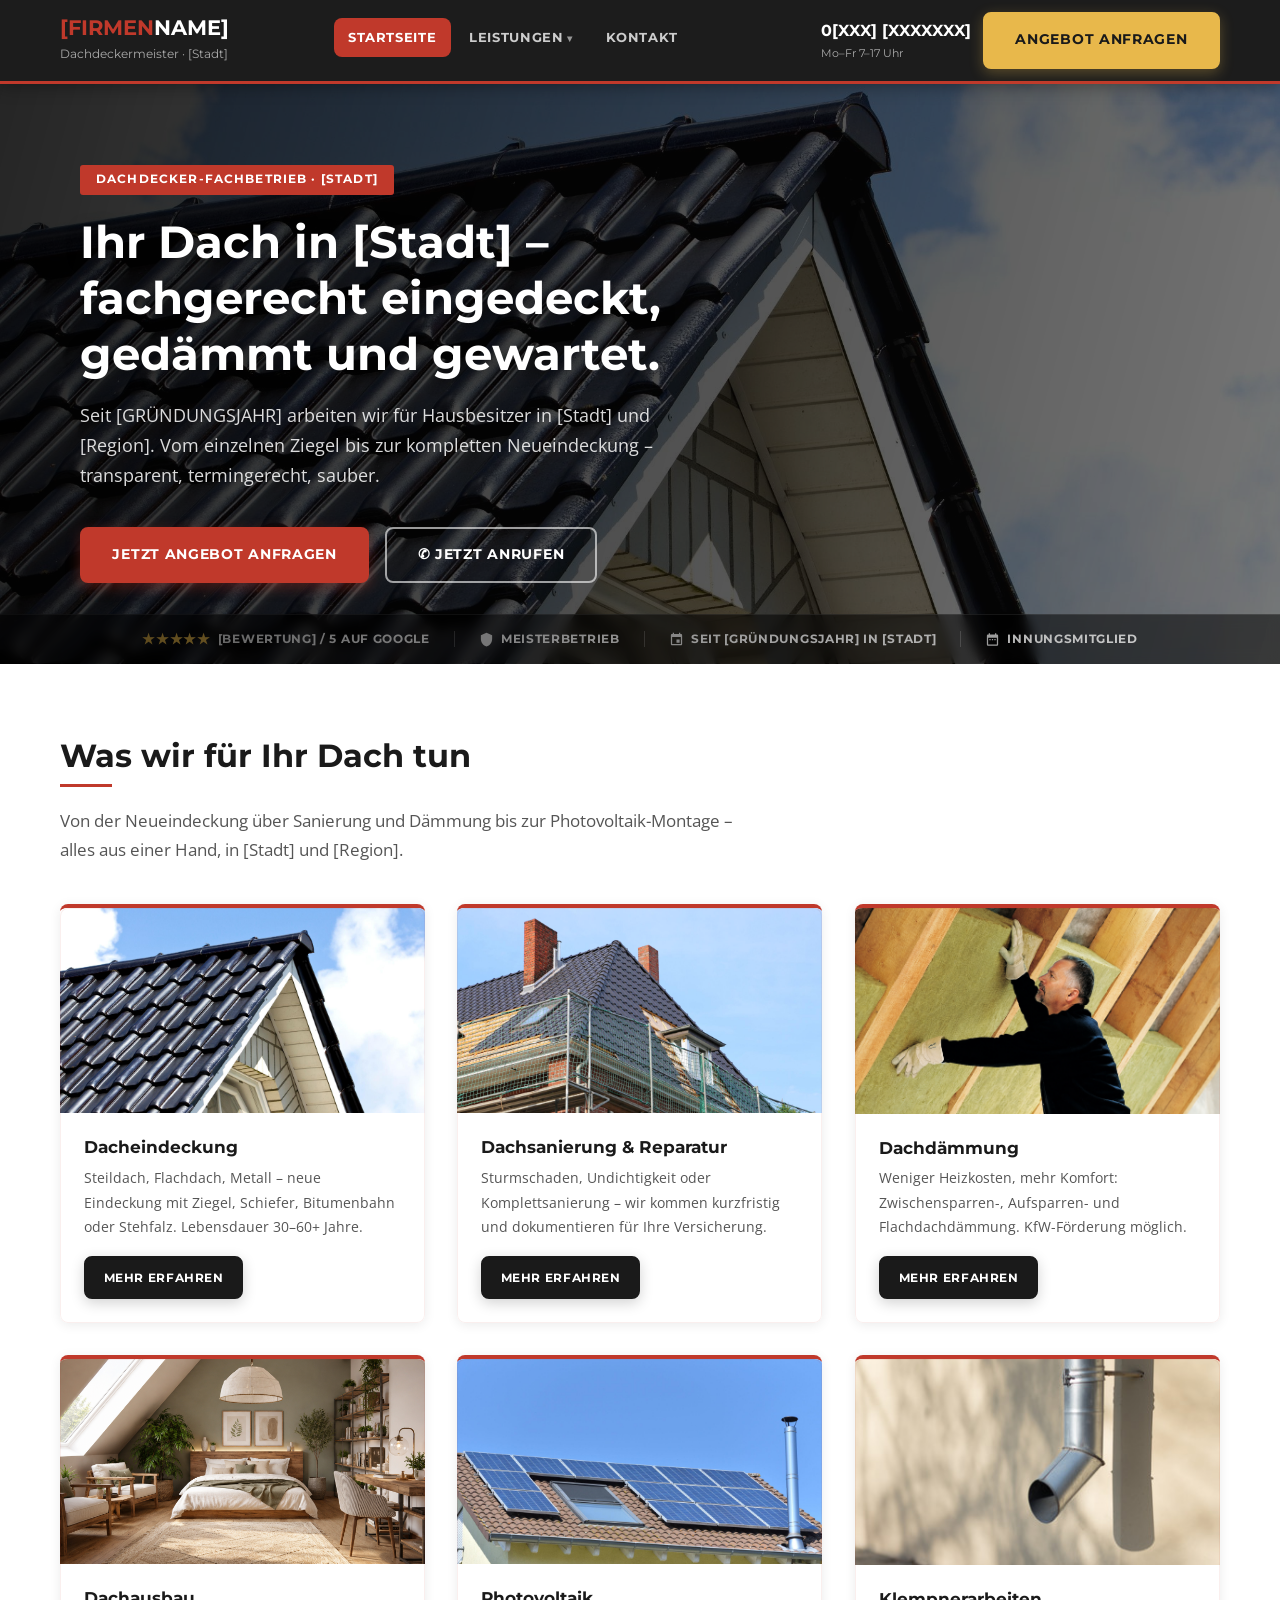
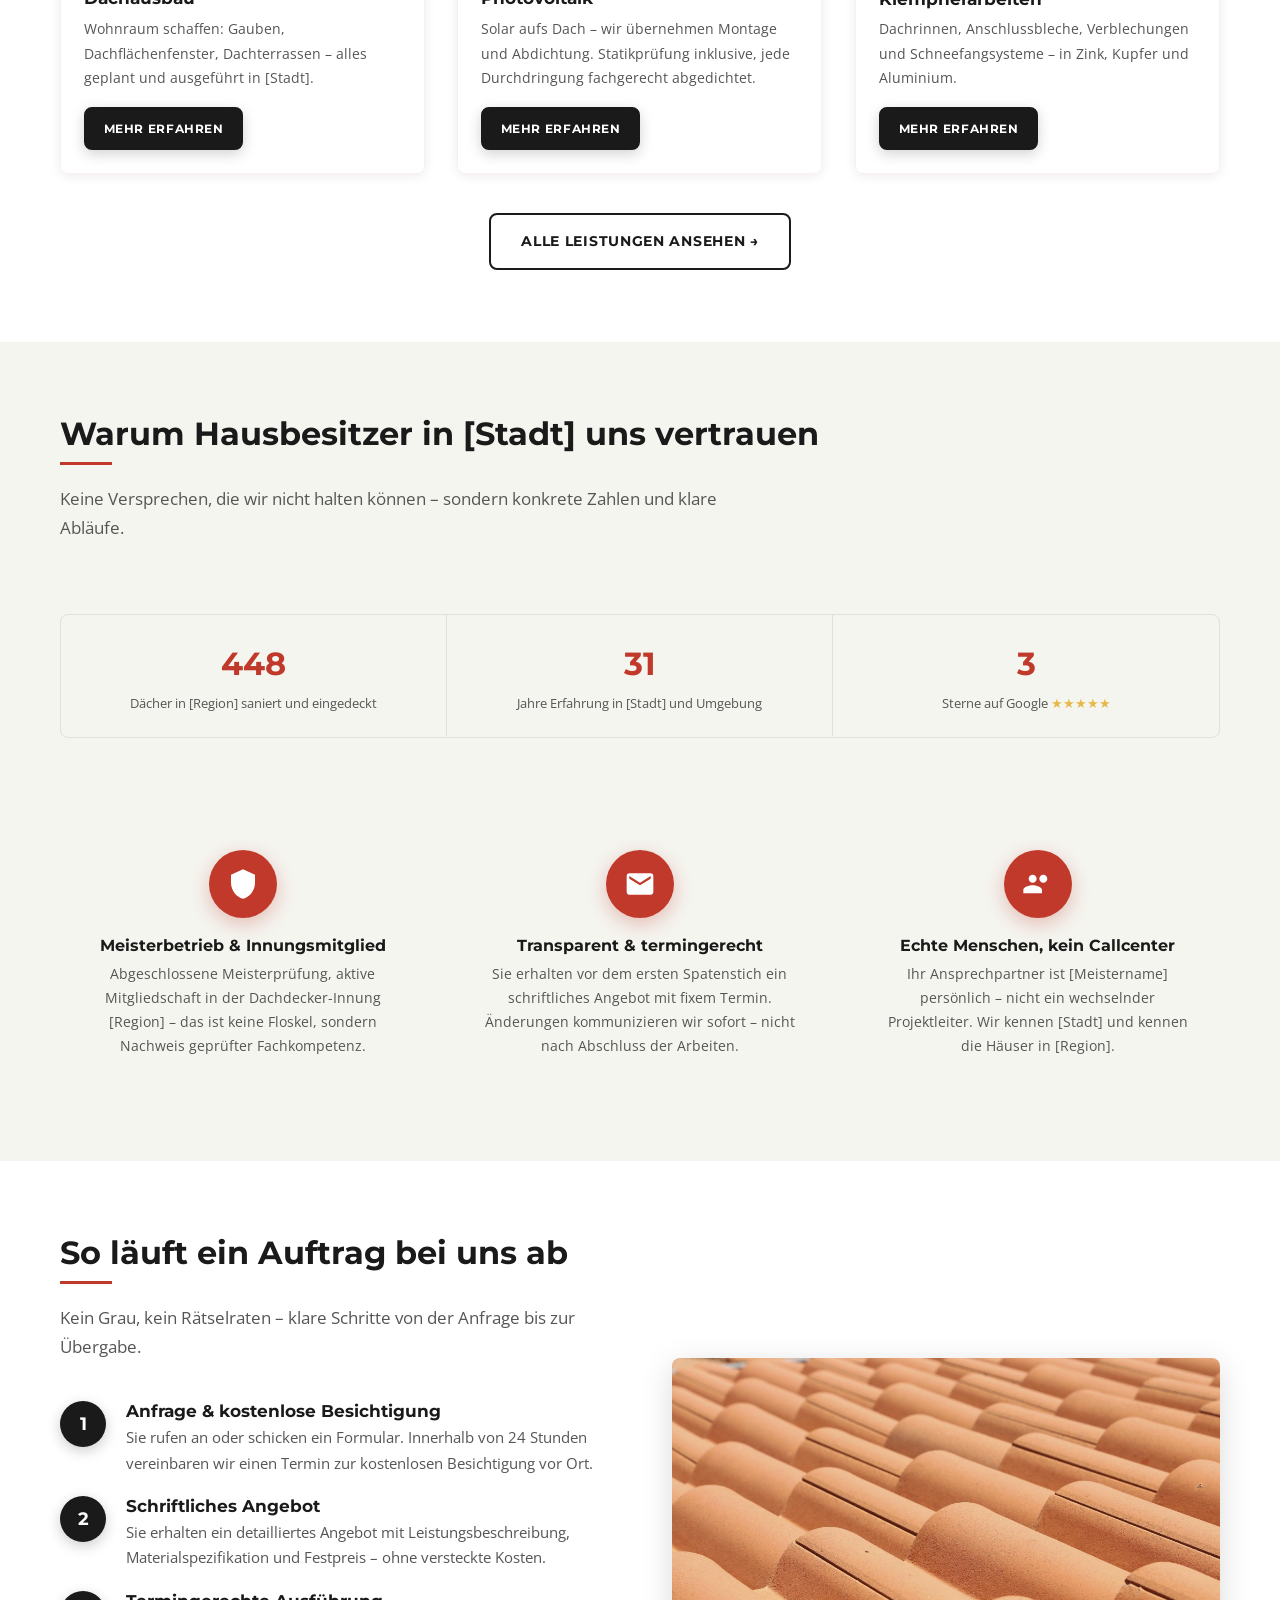
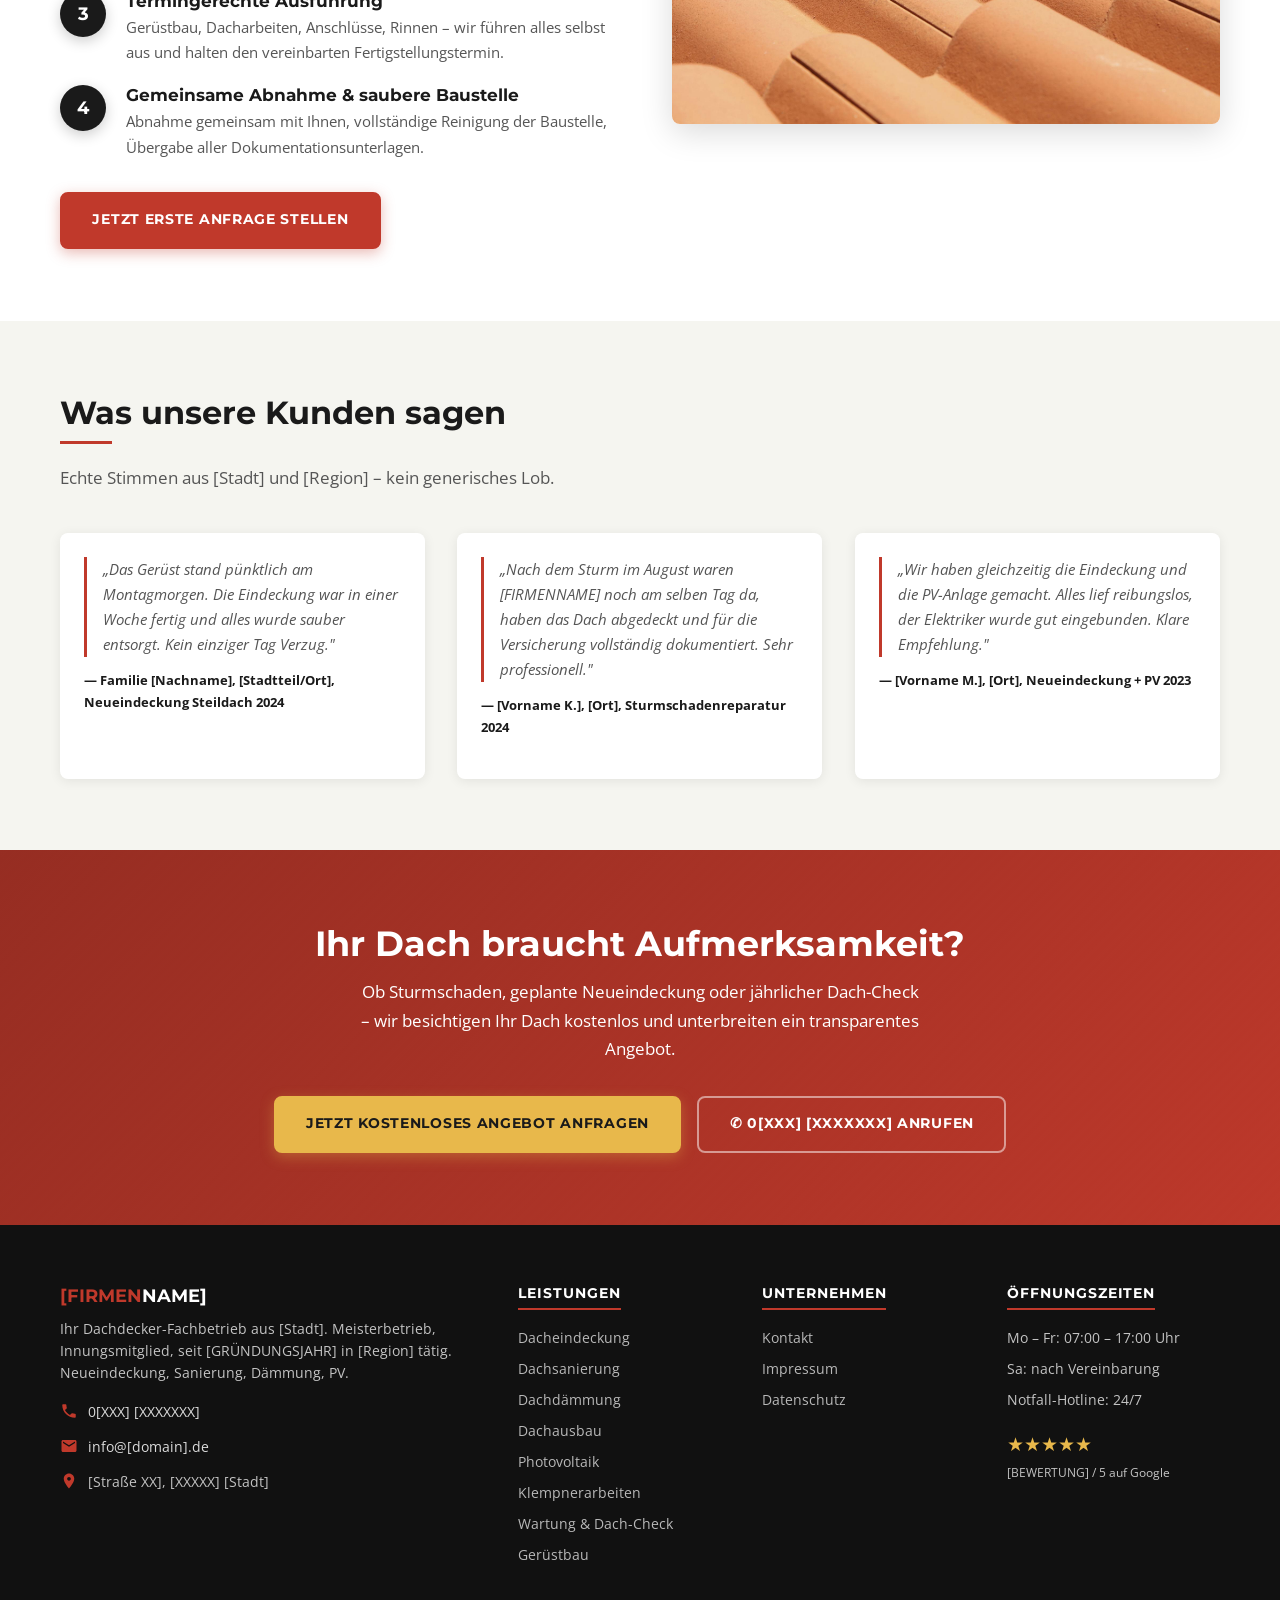
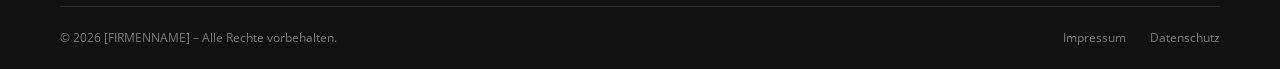
==== commit b0e3eeff: "Website-Dateien hinzugefügt" ====
--- a/index.html
+++ b/index.html
@@ -49,7 +49,7 @@
             <li><a href="leistungen/geruestbau.html">Gerüstbau</a></li>
           </ul>
         </li>
-        <li><a href="kontakt.html">Kontakt</a></li>
+        <li><a href="kontakt.html#formular">Kontakt</a></li>
       </ul>
     </nav>
 
@@ -58,7 +58,7 @@
         0[XXX] [XXXXXXX]
         <small>Mo–Fr 7–17 Uhr</small>
       </a>
-      <a href="kontakt.html" class="btn btn-primary">Angebot anfragen</a>
+      <a href="kontakt.html#formular" class="btn btn-primary">Angebot anfragen</a>
     </div>
 
   </div>
@@ -73,37 +73,35 @@
     <p>Seit [GRÜNDUNGSJAHR] arbeiten wir für Hausbesitzer in [Stadt] und [Region].
        Vom einzelnen Ziegel bis zur kompletten Neueindeckung – transparent, termingerecht, sauber.</p>
     <div class="hero-buttons">
-      <a href="kontakt.html" class="btn btn-primary">Jetzt Angebot anfragen</a>
+      <a href="kontakt.html#formular" class="btn btn-primary">Jetzt Angebot anfragen</a>
       <a href="tel:0XXXXXXXX" class="btn btn-outline">&#9990; Jetzt anrufen</a>
     </div>
   </div>
+
+  <div class="hero-trust">
+    <div class="hero-trust-inner">
+      <div class="hero-trust-item">
+        <span class="trust-stars">★★★★★</span>
+        <span>[BEWERTUNG] / 5 auf Google</span>
+      </div>
+      <div class="hero-trust-divider"></div>
+      <div class="hero-trust-item">
+        <svg width="15" height="15" viewBox="0 0 24 24" aria-hidden="true"><path d="M12 1L3 5v6c0 5.55 3.84 10.74 9 12 5.16-1.26 9-6.45 9-12V5z"/></svg>
+        <span>Meisterbetrieb</span>
+      </div>
+      <div class="hero-trust-divider"></div>
+      <div class="hero-trust-item">
+        <svg width="15" height="15" viewBox="0 0 24 24" aria-hidden="true"><path d="M17 12h-5v5h5v-5zM16 1v2H8V1H6v2H5c-1.11 0-2 .9-2 2v14c0 1.1.89 2 2 2h14c1.1 0 2-.9 2-2V5c0-1.1-.9-2-2-2h-1V1h-2zm3 18H5V8h14v11z"/></svg>
+        <span>Seit [GRÜNDUNGSJAHR] in [Stadt]</span>
+      </div>
+      <div class="hero-trust-divider"></div>
+      <div class="hero-trust-item">
+        <svg width="15" height="15" viewBox="0 0 24 24" aria-hidden="true"><path d="M9 11H7v2h2v-2zm4 0h-2v2h2v-2zm4 0h-2v2h2v-2zm2-7h-1V2h-2v2H8V2H6v2H5c-1.11 0-2 .9-2 2v14c0 1.1.89 2 2 2h14c1.1 0 2-.9 2-2V6c0-1.1-.9-2-2-2zm0 16H5V9h14v11z"/></svg>
+        <span>Innungsmitglied</span>
+      </div>
+    </div>
+  </div>
 </section>
-
-<!-- ══ TRUST BAR ════════════════════════════════════════════════════════ -->
-<div class="trust-bar">
-  <div class="trust-bar-inner" data-stagger="60">
-    <div class="trust-item">
-      <span class="trust-stars">★★★★★</span>
-      <span>[BEWERTUNG] / 5 auf Google ([ANZAHL] Bewertungen)</span>
-    </div>
-    <div class="trust-item">
-      <svg width="22" height="22" viewBox="0 0 24 24" aria-hidden="true"><path d="M12 1L3 5v6c0 5.55 3.84 10.74 9 12 5.16-1.26 9-6.45 9-12V5z"/></svg>
-      <span>Meisterbetrieb</span>
-    </div>
-    <div class="trust-item">
-      <svg width="22" height="22" viewBox="0 0 24 24" aria-hidden="true"><path d="M17 12h-5v5h5v-5zM16 1v2H8V1H6v2H5c-1.11 0-1.99.9-1.99 2L3 19c0 1.1.89 2 2 2h14c1.1 0 2-.9 2-2V5c0-1.1-.9-2-2-2h-1V1h-2zm3 18H5V8h14v11z"/></svg>
-      <span>Seit [GRÜNDUNGSJAHR] in [Stadt]</span>
-    </div>
-    <div class="trust-item">
-      <svg width="22" height="22" viewBox="0 0 24 24" aria-hidden="true"><path d="M9 11H7v2h2v-2zm4 0h-2v2h2v-2zm4 0h-2v2h2v-2zm2-7h-1V2h-2v2H8V2H6v2H5c-1.11 0-1.99.9-1.99 2L3 20c0 1.1.89 2 2 2h14c1.1 0 2-.9 2-2V6c0-1.1-.9-2-2-2zm0 16H5V9h14v11z"/></svg>
-      <span>Innungsmitglied</span>
-    </div>
-    <div class="trust-item">
-      <svg width="22" height="22" viewBox="0 0 24 24" aria-hidden="true"><path d="M13 2.05v2.02c3.95.49 7 3.85 7 7.93 0 3.21-1.81 6-4.72 7.72L13 17v5h5l-1.22-1.22C19.91 19.07 22 15.76 22 12c0-5.18-3.95-9.45-9-9.95zM11 2.05C5.95 2.55 2 6.82 2 12c0 3.76 2.09 7.07 5.22 8.78L6 22h5v-5l-2.28 2.28C7.06 17.83 6 15.01 6 12c0-3.9 2.55-7.19 6-8.05v-2z"/></svg>
-      <span>Schnelle Reaktionszeit bei Sturmschäden</span>
-    </div>
-  </div>
-</div>
 
 <!-- ══ LEISTUNGEN TEASER ═════════════════════════════════════════════════ -->
 <section class="section">
@@ -122,7 +120,7 @@
           <h3 class="card-title">Dacheindeckung</h3>
           <p class="card-text">Steildach, Flachdach, Metall – neue Eindeckung mit Ziegel, Schiefer,
              Bitumenbahn oder Stehfalz. Lebensdauer 30–60+ Jahre.</p>
-          <span class="btn btn-primary">Mehr erfahren</span>
+          <span class="btn btn-secondary">Mehr erfahren</span>
         </div>
       </a>
 
@@ -134,7 +132,7 @@
           <h3 class="card-title">Dachsanierung & Reparatur</h3>
           <p class="card-text">Sturmschaden, Undichtigkeit oder Komplettsanierung – wir kommen kurzfristig
              und dokumentieren für Ihre Versicherung.</p>
-          <span class="btn btn-primary">Mehr erfahren</span>
+          <span class="btn btn-secondary">Mehr erfahren</span>
         </div>
       </a>
 
@@ -146,7 +144,7 @@
           <h3 class="card-title">Dachdämmung</h3>
           <p class="card-text">Weniger Heizkosten, mehr Komfort: Zwischensparren-, Aufsparren- und
              Flachdachdämmung. KfW-Förderung möglich.</p>
-          <span class="btn btn-primary">Mehr erfahren</span>
+          <span class="btn btn-secondary">Mehr erfahren</span>
         </div>
       </a>
 
@@ -158,7 +156,7 @@
           <h3 class="card-title">Dachausbau</h3>
           <p class="card-text">Wohnraum schaffen: Gauben, Dachflächenfenster, Dachterrassen –
              alles geplant und ausgeführt in [Stadt].</p>
-          <span class="btn btn-primary">Mehr erfahren</span>
+          <span class="btn btn-secondary">Mehr erfahren</span>
         </div>
       </a>
 
@@ -170,7 +168,7 @@
           <h3 class="card-title">Photovoltaik</h3>
           <p class="card-text">Solar aufs Dach – wir übernehmen Montage und Abdichtung.
              Statikprüfung inklusive, jede Durchdringung fachgerecht abgedichtet.</p>
-          <span class="btn btn-primary">Mehr erfahren</span>
+          <span class="btn btn-secondary">Mehr erfahren</span>
         </div>
       </a>
 
@@ -182,7 +180,7 @@
           <h3 class="card-title">Klempnerarbeiten</h3>
           <p class="card-text">Dachrinnen, Anschlussbleche, Verblechungen und Schneefangsysteme –
              in Zink, Kupfer und Aluminium.</p>
-          <span class="btn btn-primary">Mehr erfahren</span>
+          <span class="btn btn-secondary">Mehr erfahren</span>
         </div>
       </a>
 
@@ -286,7 +284,7 @@
           </div>
         </div>
         <div style="margin-top:2rem;">
-          <a href="kontakt.html" class="btn btn-primary">Jetzt erste Anfrage stellen</a>
+          <a href="kontakt.html#formular" class="btn btn-primary">Jetzt erste Anfrage stellen</a>
         </div>
       </div>
       <div data-reveal="fade-left">
@@ -328,7 +326,7 @@
     <p data-reveal="fade-up" data-delay="120">Ob Sturmschaden, geplante Neueindeckung oder jährlicher Dach-Check –
        wir besichtigen Ihr Dach kostenlos und unterbreiten ein transparentes Angebot.</p>
     <div class="btn-group" data-reveal="fade-up" data-delay="220">
-      <a href="kontakt.html" class="btn btn-accent">Jetzt kostenloses Angebot anfragen</a>
+      <a href="kontakt.html#formular" class="btn btn-accent">Jetzt kostenloses Angebot anfragen</a>
       <a href="tel:0XXXXXXXX" class="btn btn-outline">&#9990; 0[XXX] [XXXXXXX] anrufen</a>
     </div>
   </div>
@@ -357,7 +355,7 @@
       </div>
 
       <div class="footer-col">
-        <h4>Leistungen</h4>
+        <h4 data-reveal="fade-up">Leistungen</h4>
         <ul>
           <li><a href="leistungen/dacheindeckung.html">Dacheindeckung</a></li>
           <li><a href="leistungen/dachsanierung-reparatur.html">Dachsanierung</a></li>
@@ -371,16 +369,16 @@
       </div>
 
       <div class="footer-col">
-        <h4>Unternehmen</h4>
+        <h4 data-reveal="fade-up" data-delay="80">Unternehmen</h4>
         <ul>
-          <li><a href="kontakt.html">Kontakt</a></li>
+          <li><a href="kontakt.html#formular">Kontakt</a></li>
           <li><a href="impressum.html">Impressum</a></li>
           <li><a href="datenschutz.html">Datenschutz</a></li>
         </ul>
       </div>
 
       <div class="footer-col">
-        <h4>Öffnungszeiten</h4>
+        <h4 data-reveal="fade-up" data-delay="160">Öffnungszeiten</h4>
         <ul>
           <li>Mo – Fr: 07:00 – 17:00 Uhr</li>
           <li>Sa: nach Vereinbarung</li>
--- a/css/style.css
+++ b/css/style.css
@@ -129,6 +129,21 @@
 }
 .btn-primary:active { transform: scale(0.97) translateY(0); }
 
+.btn-secondary {
+  background: var(--color-dark);
+  color: var(--color-white);
+  border-color: var(--color-dark);
+  box-shadow: 0 4px 14px rgba(0,0,0,.18);
+}
+.btn-secondary:hover {
+  background: #333;
+  border-color: #333;
+  color: var(--color-white);
+  box-shadow: 0 6px 20px rgba(0,0,0,.28);
+  transform: translateY(-1px);
+}
+.btn-secondary:active { transform: scale(0.97) translateY(0); }
+
 .btn-outline {
   background: transparent;
   color: var(--color-white);
@@ -168,6 +183,7 @@
   padding: .75rem 1.25rem;
   max-width: var(--max-w);
   margin: 0 auto;
+  overflow-x: clip;
 }
 .logo img { height: 58px; width: auto; }
 .logo-text {
@@ -198,6 +214,18 @@
 .nav-main a.active { background: var(--color-primary); color: var(--color-white); }
 
 .header-cta { display: flex; align-items: center; gap: .75rem; margin-left: 1.5rem; }
+.header-cta .btn-primary {
+  background: var(--color-accent);
+  border-color: var(--color-accent);
+  color: var(--color-dark);
+  box-shadow: 0 4px 14px rgba(232,184,75,.3);
+}
+.header-cta .btn-primary:hover {
+  background: #d4a73e;
+  border-color: #d4a73e;
+  color: var(--color-dark);
+  box-shadow: 0 6px 20px rgba(232,184,75,.45);
+}
 .header-phone {
   font-family: var(--font-head);
   font-weight: 700;
@@ -212,7 +240,7 @@
 .has-dropdown > a::after { content: ' ▾'; font-size: .65rem; opacity: .7; }
 .dropdown {
   position: absolute;
-  top: calc(100% + 4px);
+  top: 100%;
   left: 0;
   min-width: 230px;
   background: #232323;
@@ -221,13 +249,26 @@
   border-radius: 0 var(--radius) var(--radius) var(--radius);
   box-shadow: 0 12px 32px rgba(0,0,0,.5);
   z-index: 200;
+  list-style: none;
+  /* Unsichtbare Bridge damit hover nicht abreißt */
+  padding-top: 6px;
+  margin-top: 0;
   /* animate: hidden by default */
   opacity: 0;
-  transform: translateY(-6px);
+  transform: translateY(-4px);
   pointer-events: none;
   transition: opacity 160ms var(--ease-out),
               transform 160ms var(--ease-out);
 }
+.dropdown::before {
+  content: '';
+  position: absolute;
+  top: -6px;
+  left: 0;
+  right: 0;
+  height: 6px;
+}
+.dropdown li { list-style: none; }
 .has-dropdown:hover .dropdown,
 .has-dropdown.open .dropdown {
   opacity: 1;
@@ -308,7 +349,7 @@
   z-index: 2;
   padding: 5rem 1.25rem;
   max-width: 680px;
-  margin: 0 auto 0 calc((100% - var(--max-w)) / 2 + 1.25rem);
+  margin: 0 auto 0 max(1.25rem, calc((100% - var(--max-w)) / 2 + 1.25rem));
   animation: heroFade .8s .1s var(--ease-out) both;
 }
 @keyframes heroFade {
@@ -336,34 +377,45 @@
 .hero p  { color: rgba(255,255,255,.85); font-size: 1.1rem; margin-bottom: 2.25rem; line-height: 1.7; }
 .hero-buttons { display: flex; gap: 1rem; flex-wrap: wrap; }
 
-/* ── Trust Bar ────────────────────────────────────────────── */
-.trust-bar {
-  background: var(--color-primary);
-  color: var(--color-white);
-  padding: .9rem 0;
-}
-.trust-bar-inner {
+/* ── Hero Trust Strip ─────────────────────────────────────── */
+.hero-trust {
+  position: absolute;
+  bottom: 0;
+  left: 0;
+  right: 0;
+  background: rgba(0,0,0,.52);
+  backdrop-filter: blur(6px);
+  -webkit-backdrop-filter: blur(6px);
+  border-top: 1px solid rgba(255,255,255,.10);
+}
+.hero-trust-inner {
   max-width: var(--max-w);
   margin: 0 auto;
-  padding: 0 1.25rem;
+  padding: .75rem 1.25rem;
   display: flex;
   align-items: center;
-  justify-content: space-around;
+  justify-content: center;
+  gap: 1.5rem;
   flex-wrap: wrap;
-  gap: 1rem;
-}
-.trust-item {
+}
+.hero-trust-item {
   display: flex;
   align-items: center;
-  gap: .5rem;
-  font-family: var(--font-head);
-  font-size: .8rem;
-  font-weight: 700;
-  letter-spacing: .03em;
+  gap: .45rem;
+  font-family: var(--font-head);
+  font-size: .72rem;
+  font-weight: 700;
+  letter-spacing: .06em;
   text-transform: uppercase;
-}
-.trust-item svg, .trust-item .icon { width: 22px; height: 22px; fill: var(--color-white); }
-.trust-stars { color: var(--color-accent); font-size: 1rem; }
+  color: rgba(255,255,255,.92);
+}
+.hero-trust-item svg { fill: rgba(255,255,255,.8); flex-shrink: 0; }
+.hero-trust-divider {
+  width: 1px;
+  height: 16px;
+  background: rgba(255,255,255,.2);
+}
+.trust-stars { color: var(--color-accent); font-size: .9rem; }
 
 /* ── Cards ────────────────────────────────────────────────── */
 .card {
@@ -416,18 +468,18 @@
   flex-shrink: 0;
   width: 46px; height: 46px;
   border-radius: 50%;
-  background: var(--color-primary);
+  background: var(--color-dark);
   color: var(--color-white);
   font-family: var(--font-head);
   font-weight: 700;
   font-size: 1.1rem;
   display: flex; align-items: center; justify-content: center;
-  box-shadow: 0 4px 14px rgba(192,57,43,.35);
+  box-shadow: 0 4px 14px rgba(0,0,0,.2);
   transition: transform 200ms var(--ease-out), box-shadow 200ms ease;
 }
 .step:hover .step-num {
   transform: scale(1.1);
-  box-shadow: 0 6px 20px rgba(192,57,43,.45);
+  box-shadow: 0 6px 20px rgba(0,0,0,.3);
 }
 .step-body h4 { margin-bottom: .2rem; }
 .step-body p  { color: var(--color-mid); font-size: .93rem; margin: 0; }
@@ -437,14 +489,6 @@
   text-align: center;
   padding: 2rem 1.5rem;
   border-radius: var(--radius);
-  transition: transform 200ms var(--ease-out), box-shadow 200ms ease;
-}
-@media (hover: hover) and (pointer: fine) {
-  .icon-box:hover {
-    transform: translateY(-3px);
-    box-shadow: 0 8px 28px rgba(0,0,0,.09);
-    background: var(--color-white);
-  }
 }
 .icon-box .icon-wrap {
   width: 68px; height: 68px;
@@ -453,10 +497,6 @@
   display: flex; align-items: center; justify-content: center;
   margin: 0 auto 1.1rem;
   box-shadow: 0 6px 20px rgba(192,57,43,.3);
-  transition: transform 200ms var(--ease-out);
-}
-@media (hover: hover) and (pointer: fine) {
-  .icon-box:hover .icon-wrap { transform: scale(1.08); }
 }
 .icon-box .icon-wrap svg { fill: white; width: 32px; height: 32px; }
 .icon-box h3 { font-size: 1rem; margin-bottom: .4rem; }
@@ -531,7 +571,7 @@
 .form-note { font-size: .8rem; color: var(--color-mid); margin-top: .35rem; }
 
 /* ── FAQ ──────────────────────────────────────────────────── */
-.faq-list { max-width: 760px; margin: 0 auto; }
+.faq-list { max-width: 100%; margin: 0; }
 details {
   border-bottom: 1px solid var(--color-border);
   padding: .1rem 0;
@@ -602,8 +642,26 @@
   letter-spacing: .07em;
   margin-bottom: 1rem;
   padding-bottom: .5rem;
-  border-bottom: 2px solid var(--color-primary);
   display: inline-block;
+  position: relative;
+}
+.footer-col h4::after {
+  content: '';
+  position: absolute;
+  bottom: 0;
+  left: 0;
+  width: 100%;
+  height: 2px;
+  background: var(--color-primary);
+  transform-origin: left;
+  transform: scaleX(1);
+  transition: transform .5s var(--ease-out) .2s;
+}
+.footer-col h4[data-reveal]::after {
+  transform: scaleX(0);
+}
+.footer-col h4[data-reveal].revealed::after {
+  transform: scaleX(1);
 }
 .footer-col ul { list-style: none; margin: 0; padding: 0; }
 .footer-col li { margin-bottom: .45rem; }
@@ -722,27 +780,33 @@
 .kontakt-box a:hover { color: var(--color-primary); }
 
 /* Datenschutz checkbox */
-.datenschutz-label {
+.form-group .datenschutz-label {
   display: flex;
   align-items: flex-start;
-  gap: .5rem;
+  gap: .6rem;
   font-weight: 400;
   cursor: pointer;
   font-size: .85rem;
   color: var(--color-mid);
-}
-.datenschutz-check {
+  line-height: 1.5;
+}
+.form-group .datenschutz-check {
   flex-shrink: 0;
-  width: 16px;
-  height: 16px;
-  margin-top: 2px;
+  width: 15px;
+  height: 15px;
+  margin-top: 3px;
   cursor: pointer;
+  accent-color: var(--color-primary);
 }
 
 /* ── Responsive ───────────────────────────────────────────── */
 @media (max-width: 1024px) {
   .grid-4          { grid-template-columns: repeat(2, 1fr); }
   .footer-main     { grid-template-columns: 1fr 1fr; }
+}
+
+@media (max-width: 960px) {
+  .header-cta .btn { display: none; }
 }
 
 @media (max-width: 768px) {
@@ -771,7 +835,8 @@
 
   .footer-main                     { grid-template-columns: 1fr; }
   .footer-bottom                   { flex-direction: column; text-align: center; }
-  .trust-bar-inner                 { justify-content: flex-start; gap: 1.25rem; }
+  .hero-trust-inner                { gap: .75rem; justify-content: flex-start; }
+  .hero-trust-divider              { display: none; }
   .highlight-strip                 { grid-template-columns: 1fr; }
   .highlight-item                  { border-right: none; border-bottom: 1px solid var(--color-border); }
   .highlight-item:last-child       { border-bottom: none; }
